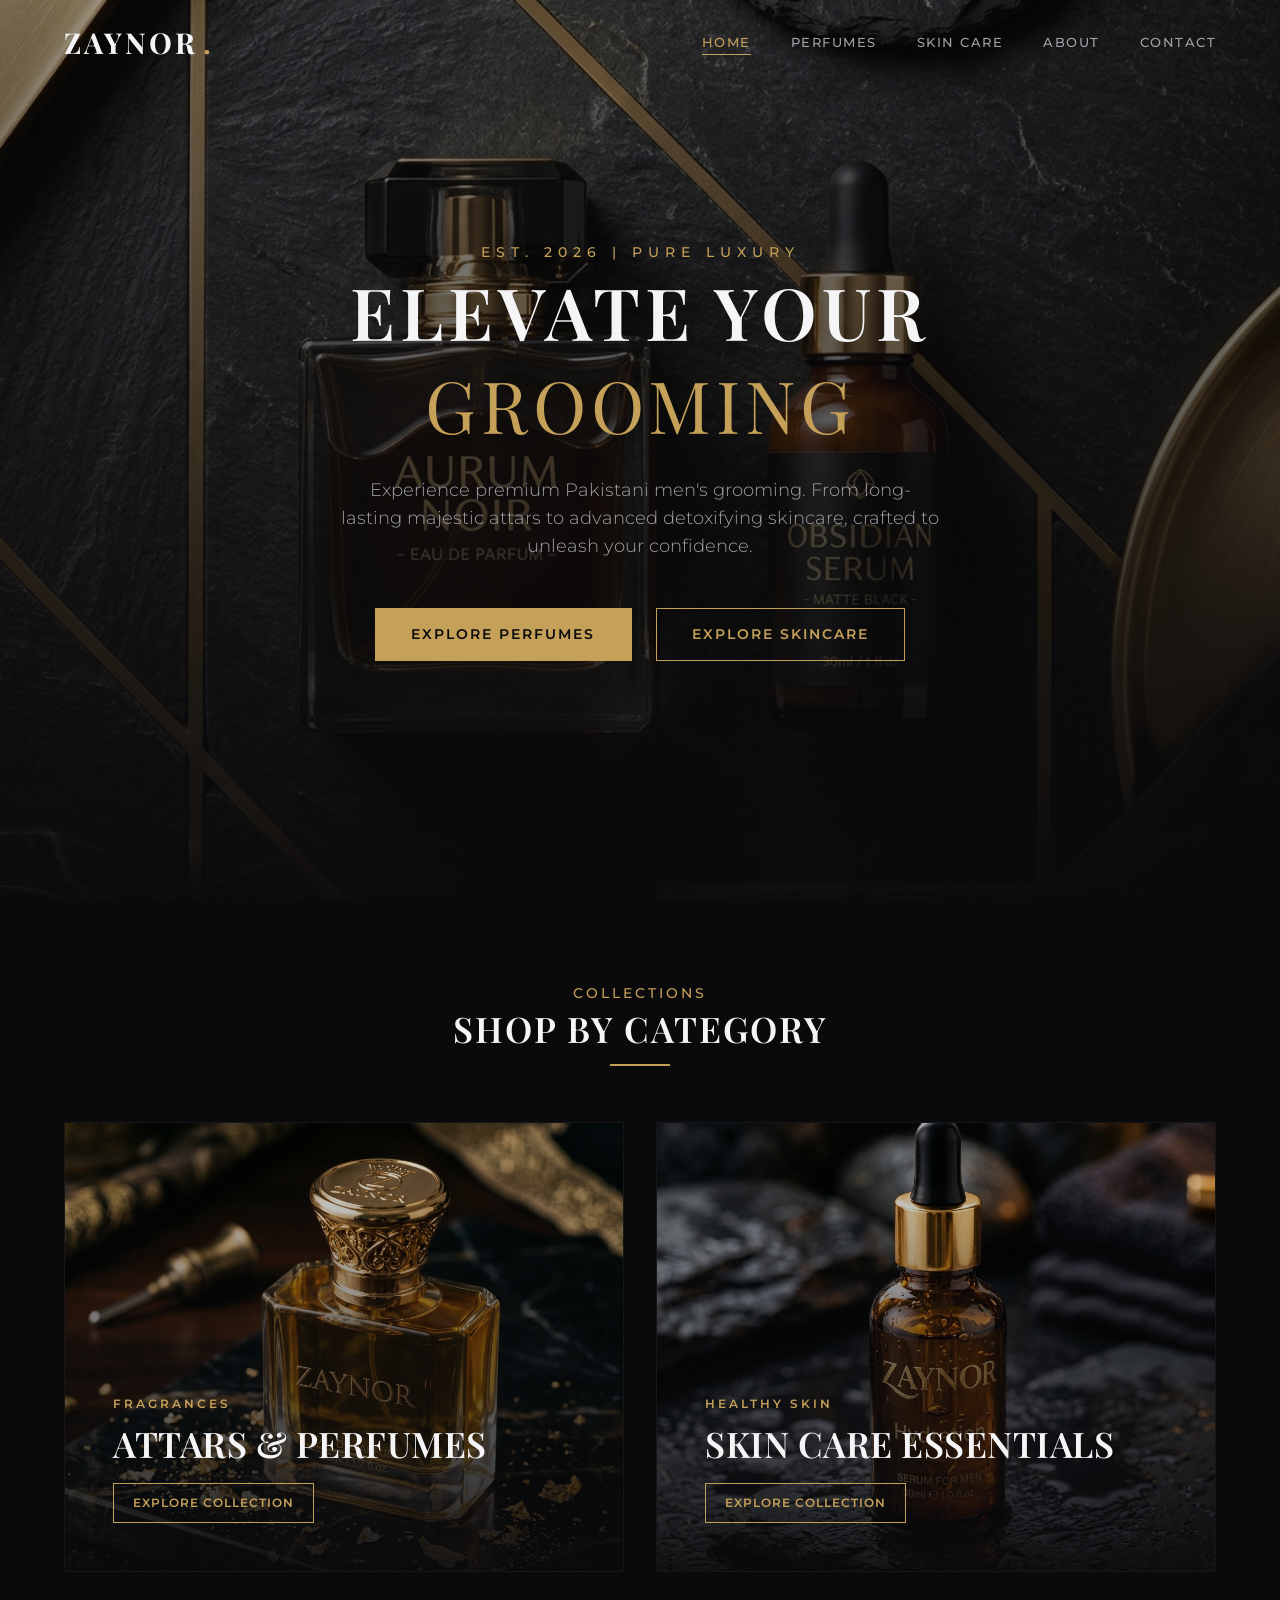
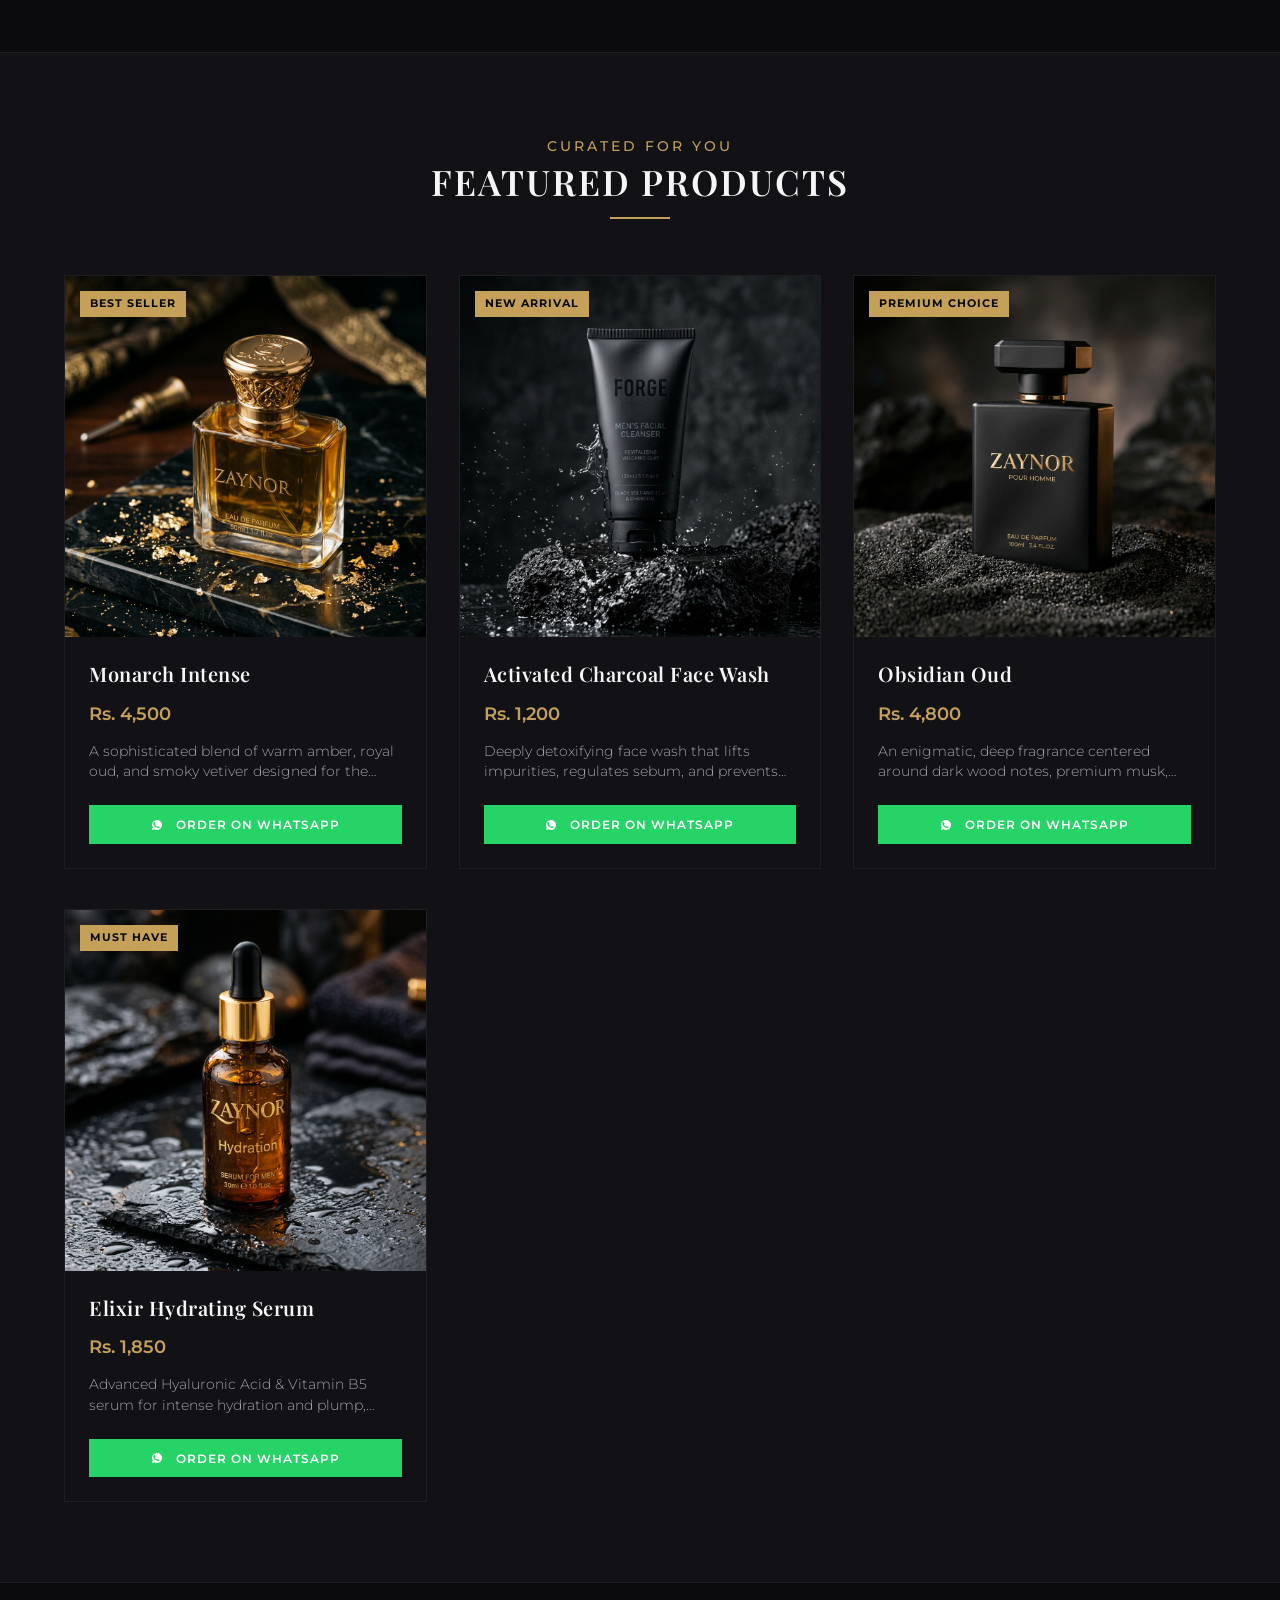
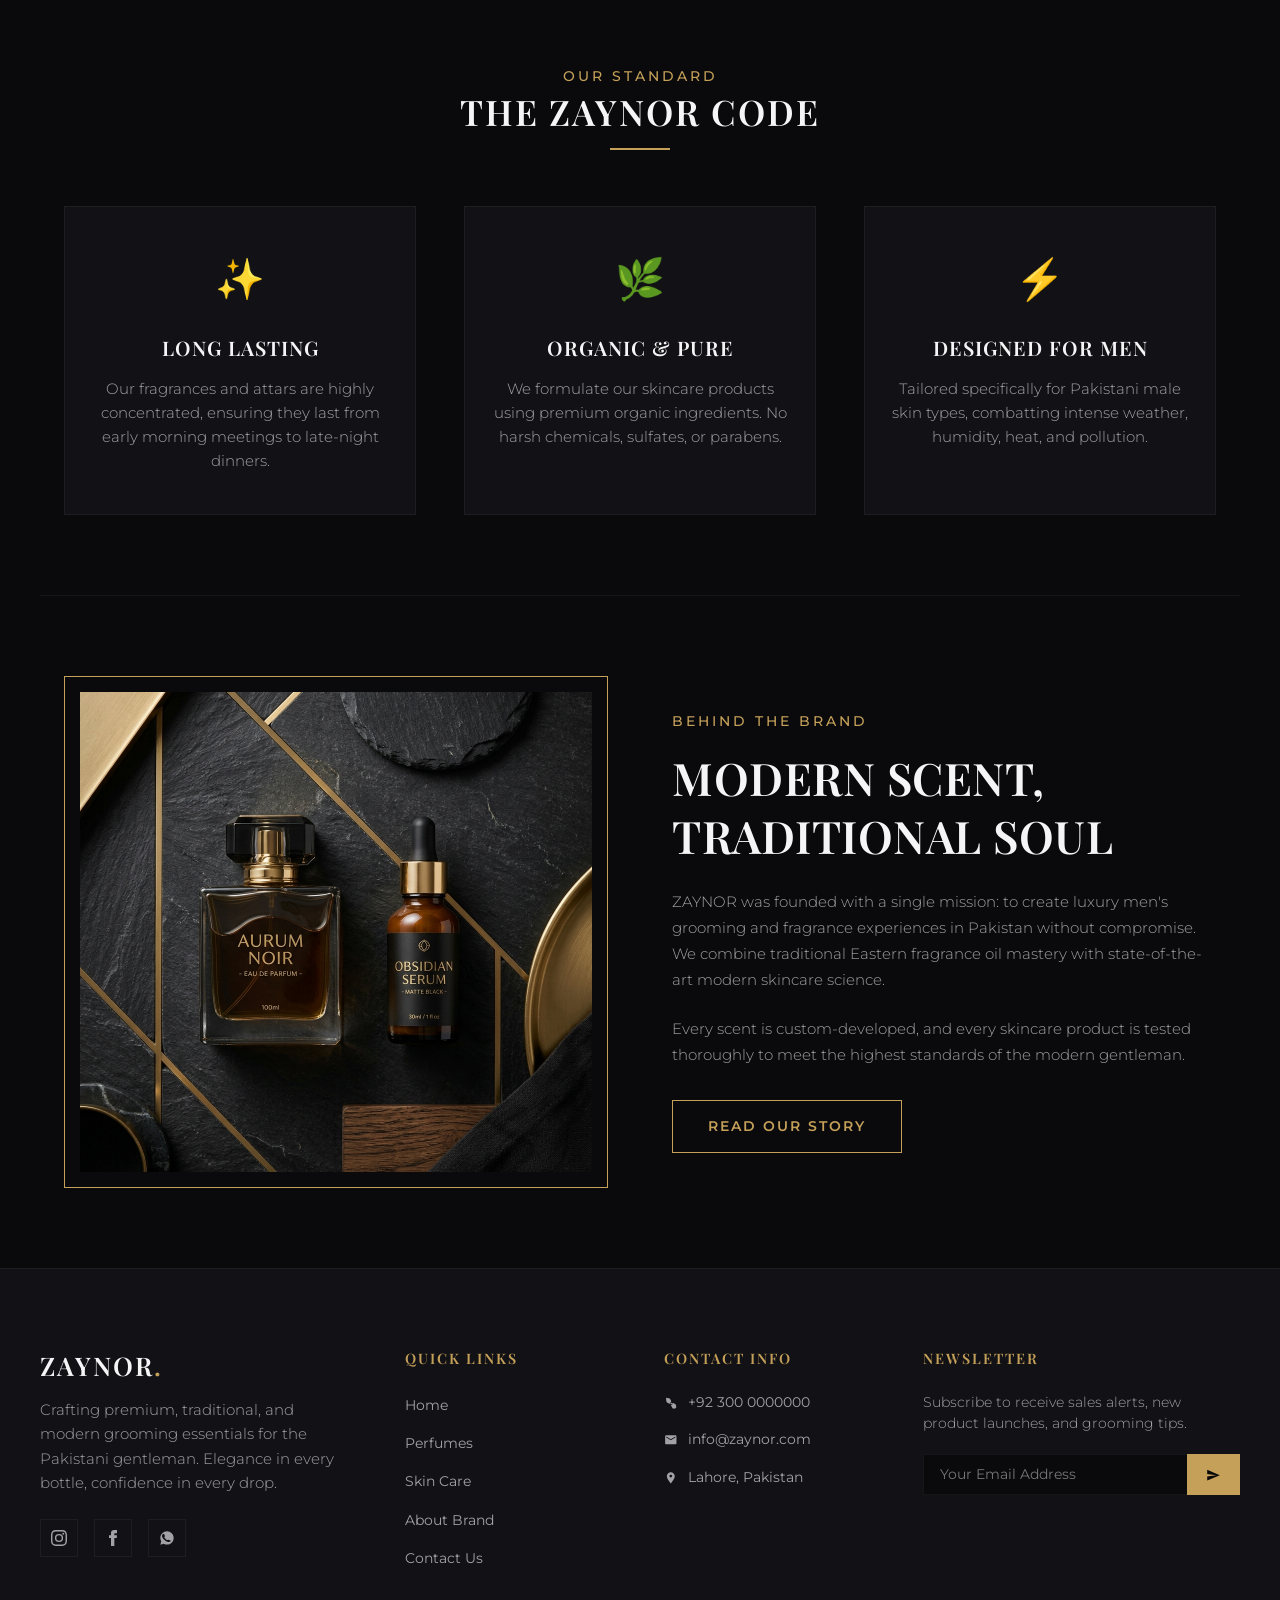
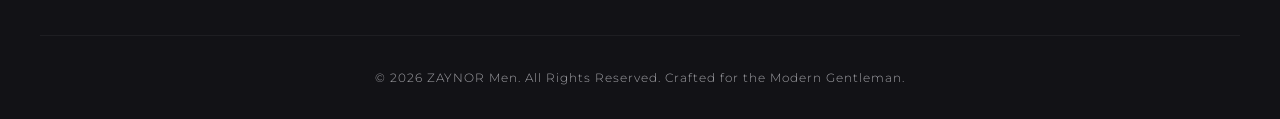
==== index.html @ b906ef0c "Update website" ====
<!DOCTYPE html>
<html lang="en">
<head>
    <meta charset="UTF-8">
    <meta name="viewport" content="width=device-width, initial-scale=1.0">
    <meta name="description" content="ZAYNOR - Premium Pakistani men's grooming brand offering long-lasting luxury perfumes, concentrated attars, and organic skin care products. Order directly on WhatsApp.">
    <title>ZAYNOR | Premium Men's Grooming & Luxury Fragrances</title>
    
    <!-- CSS Stylesheet -->
    <link rel="stylesheet" href="css/style.css">
</head>
<body>

    <!-- Header & Navigation -->
    <header class="header">
        <nav class="navbar" aria-label="Main Navigation">
            <a href="index.html" class="logo">
                ZAYNOR<span>.</span>
            </a>
            <button class="nav-toggle" aria-label="Toggle Navigation Menu" aria-expanded="false">
                <span></span>
                <span></span>
                <span></span>
            </button>
            <ul class="nav-menu">
                <li><a href="index.html" class="nav-link active">Home</a></li>
                <li><a href="perfumes.html" class="nav-link">Perfumes</a></li>
                <li><a href="skincare.html" class="nav-link">Skin Care</a></li>
                <li><a href="about.html" class="nav-link">About</a></li>
                <li><a href="contact.html" class="nav-link">Contact</a></li>
            </ul>
        </nav>
    </header>

    <!-- Hero Section -->
    <section class="hero" aria-label="Welcome Banner">
        <div class="hero-content">
            <span class="hero-subtitle">Est. 2026 | Pure Luxury</span>
            <h1 class="hero-title">Elevate Your <span>Grooming</span></h1>
            <p class="hero-description">Experience premium Pakistani men's grooming. From long-lasting majestic attars to advanced detoxifying skincare, crafted to unleash your confidence.</p>
            <div class="hero-ctas">
                <a href="perfumes.html" class="btn btn-primary">Explore Perfumes</a>
                <a href="skincare.html" class="btn btn-outline">Explore Skincare</a>
            </div>
        </div>
    </section>

    <!-- Shop by Category Section -->
    <section class="section" aria-labelledby="category-heading">
        <div class="section-title-container">
            <span class="section-subtitle">Collections</span>
            <h2 id="category-heading" class="section-title">Shop By Category</h2>
        </div>
        <div class="categories-grid">
            <a href="perfumes.html" class="category-card" aria-label="Shop Perfumes category">
                <div class="category-card-bg"></div>
                <div class="category-card-content">
                    <span class="category-tag">Fragrances</span>
                    <h3 class="category-card-title">Attars & Perfumes</h3>
                    <span class="btn btn-outline btn-small">Explore Collection</span>
                </div>
            </a>
            <a href="skincare.html" class="category-card" aria-label="Shop Skin Care category">
                <div class="category-card-bg"></div>
                <div class="category-card-content">
                    <span class="category-tag">Healthy Skin</span>
                    <h3 class="category-card-title">Skin Care Essentials</h3>
                    <span class="btn btn-outline btn-small">Explore Collection</span>
                </div>
            </a>
        </div>
    </section>

    <!-- Featured Products Section -->
    <section class="section" style="background-color: var(--bg-secondary); border-top: 1px solid var(--border-light); border-bottom: 1px solid var(--border-light); max-width: 100%;" aria-labelledby="featured-heading">
        <div style="max-width: 1200px; margin: 0 auto; padding: 0 1.5rem;">
            <div class="section-title-container">
                <span class="section-subtitle">Curated For You</span>
                <h2 id="featured-heading" class="section-title">Featured Products</h2>
            </div>
            <div id="featured-grid" class="product-grid">
                <!-- Products dynamically loaded by script.js -->
            </div>
        </div>
    </section>

    <!-- Brand Philosophy / Values -->
    <section class="section" aria-labelledby="values-heading">
        <div class="section-title-container">
            <span class="section-subtitle">Our Standard</span>
            <h2 id="values-heading" class="section-title">The ZAYNOR Code</h2>
        </div>
        <div class="features-grid">
            <div class="feature-item">
                <span class="feature-icon">&#10024;</span>
                <h3 class="feature-title">Long Lasting</h3>
                <p>Our fragrances and attars are highly concentrated, ensuring they last from early morning meetings to late-night dinners.</p>
            </div>
            <div class="feature-item">
                <span class="feature-icon">&#127807;</span>
                <h3 class="feature-title">Organic & Pure</h3>
                <p>We formulate our skincare products using premium organic ingredients. No harsh chemicals, sulfates, or parabens.</p>
            </div>
            <div class="feature-item">
                <span class="feature-icon">&#9889;</span>
                <h3 class="feature-title">Designed For Men</h3>
                <p>Tailored specifically for Pakistani male skin types, combatting intense weather, humidity, heat, and pollution.</p>
            </div>
        </div>
    </section>

    <!-- Brief About Banner -->
    <section class="section" style="border-top: 1px solid var(--border-light);" aria-labelledby="philosophy-heading">
        <div class="about-banner">
            <div class="about-image-container">
                <img src="images/hero-bg.png" alt="ZAYNOR brand elements" class="about-image" loading="lazy">
            </div>
            <div class="about-content">
                <span class="about-subtitle">Behind The Brand</span>
                <h2 id="philosophy-heading" class="about-title">Modern Scent, Traditional Soul</h2>
                <p class="about-text">ZAYNOR was founded with a single mission: to create luxury men's grooming and fragrance experiences in Pakistan without compromise. We combine traditional Eastern fragrance oil mastery with state-of-the-art modern skincare science.</p>
                <p class="about-text" style="margin-bottom: 2rem;">Every scent is custom-developed, and every skincare product is tested thoroughly to meet the highest standards of the modern gentleman.</p>
                <a href="about.html" class="btn btn-outline">Read Our Story</a>
            </div>
        </div>
    </section>

    <!-- Footer -->
    <footer class="footer">
        <div class="footer-container">
            <div class="footer-brand">
                <h3>ZAYNOR<span>.</span></h3>
                <p>Crafting premium, traditional, and modern grooming essentials for the Pakistani gentleman. Elegance in every bottle, confidence in every drop.</p>
                <div class="footer-socials">
                    <a href="#" aria-label="Instagram">
                        <svg class="icon" viewBox="0 0 24 24"><path d="M12 2.163c3.204 0 3.584.012 4.85.07 3.252.148 4.771 1.691 4.919 4.919.058 1.265.069 1.645.069 4.849 0 3.205-.012 3.584-.069 4.849-.149 3.225-1.664 4.771-4.919 4.919-1.266.058-1.644.07-4.85.07-3.204 0-3.584-.012-4.849-.07-3.26-.149-4.771-1.699-4.919-4.92-.058-1.265-.07-1.644-.07-4.849 0-3.204.013-3.583.07-4.849.149-3.227 1.664-4.771 4.919-4.919 1.266-.057 1.645-.069 4.849-.069zM12 0C8.741 0 8.333.014 7.053.072 2.695.272.273 2.69.073 7.051C.014 8.333 0 8.741 0 12c0 3.259.014 3.668.072 4.948.2 4.358 2.618 6.78 6.98 6.98 1.281.058 1.689.072 4.948.072 3.259 0 3.668-.014 4.948-.072 4.354-.2 6.782-2.618 6.979-6.98.059-1.28.073-1.689.073-4.948 0-3.259-.014-3.667-.072-4.947-.196-4.354-2.617-6.78-6.979-6.98C15.668.014 15.259 0 12 0zm0 5.838a6.162 6.162 0 100 12.324 6.162 6.162 0 000-12.324zM12 16a4 4 0 110-8 4 4 0 010 8zm6.406-11.845a1.44 1.44 0 100 2.881 1.44 1.44 0 000-2.881z"/></svg>
                    </a>
                    <a href="#" aria-label="Facebook">
                        <svg class="icon" viewBox="0 0 24 24"><path d="M9 8h-3v4h3v12h5v-12h3.642l.358-4h-4v-1.667c0-.955.192-1.333 1.115-1.333h2.885v-5h-3.808c-3.596 0-5.192 1.583-5.192 4.615v3.385z"/></svg>
                    </a>
                    <a href="https://wa.me/923000000000" target="_blank" aria-label="WhatsApp">
                        <svg class="icon" viewBox="0 0 24 24"><path d="M12.012 2c-5.506 0-9.989 4.478-9.99 9.984a9.96 9.96 0 001.333 4.993L2 22l5.13-1.347a9.96 9.96 0 004.887 1.28h.005c5.505 0 9.988-4.478 9.989-9.985 0-2.67-1.037-5.18-2.92-7.065A9.925 9.925 0 0012.012 2zm5.836 14.166c-.32.902-1.854 1.764-2.556 1.87-.62.093-1.428.167-3.953-.878-3.23-1.336-5.307-4.636-5.468-4.85-.162-.216-1.309-1.742-1.309-3.324 0-1.583.826-2.36 1.118-2.667.29-.307.64-.384.85-.384.214 0 .429.002.617.01.196.009.46-.073.722.56.268.647.915 2.233.996 2.395.08.162.133.35.026.565-.107.214-.16.347-.32.532-.162.185-.34.409-.485.55-.16.155-.328.324-.143.642.185.318.824 1.354 1.766 2.195 1.21 1.08 2.227 1.414 2.549 1.575.322.161.51.134.7-.082.19-.217.825-.96.105-1.285-.246-.108-.396-.188-1.578-.667-.322-.132-.538-.066-.7.13-.16.195-.627.785-.77 0-.142-.785-.286-1.547-.63-.162-.317-.324-.633-.143-.951z"/></svg>
                    </a>
                </div>
            </div>
            <div class="footer-links">
                <h4>Quick Links</h4>
                <ul>
                    <li><a href="index.html">Home</a></li>
                    <li><a href="perfumes.html">Perfumes</a></li>
                    <li><a href="skincare.html">Skin Care</a></li>
                    <li><a href="about.html">About Brand</a></li>
                    <li><a href="contact.html">Contact Us</a></li>
                </ul>
            </div>
            <div class="footer-contact">
                <h4>Contact Info</h4>
                <ul>
                    <li>
                        <svg class="icon" viewBox="0 0 24 24"><path d="M20 22.622l-3.521-.51c-.696-.11-1.31-.5-1.67-1.12l-1.92-3.32c-.52-.89-.17-2.03.77-2.48l1.43-.68c-.69-1.48-1.78-2.57-3.26-3.26l-.68 1.43c-.45.94-1.59 1.29-2.48.77l-3.32-1.92c-.62-.36-1.01-.97-1.12-1.67l-.51-3.52C3.12 4.14 4.14 3.12 5.38 3.32l3.52.51c.69.11 1.31.5 1.67 1.12l1.92 3.32c.52.89.17 2.03-.77 2.48l-1.43.68c.69 1.48 1.78 2.57 3.26 3.26l.68-1.43c.45-.94 1.59-1.29 2.48-.77l3.32 1.92c.62.36 1.01.97 1.12 1.67l.51 3.52c.2 1.24-.82 2.26-2.06 2.06z"/></svg>
                        <a href="https://wa.me/923000000000" target="_blank">+92 300 0000000</a>
                    </li>
                    <li>
                        <svg class="icon" viewBox="0 0 24 24"><path d="M20 4H4c-1.1 0-1.99.9-1.99 2L2 18c0 1.1.9 2 2 2h16c1.1 0 2-.9 2-2V6c0-1.1-.9-2-2-2zm0 4l-8 5-8-5V6l8 5 8-5v2z"/></svg>
                        <a href="mailto:info@zaynor.com">info@zaynor.com</a>
                    </li>
                    <li>
                        <svg class="icon" viewBox="0 0 24 24"><path d="M12 2C8.13 2 5 5.13 5 9c0 5.25 7 13 7 13s7-7.75 7-13c0-3.87-3.13-7-7-7zm0 9.5c-1.38 0-2.5-1.12-2.5-2.5s1.12-2.5 2.5-2.5 2.5 1.12 2.5 2.5-1.12 2.5-2.5 2.5z"/></svg>
                        <span>Lahore, Pakistan</span>
                    </li>
                </ul>
            </div>
            <div class="footer-newsletter">
                <h4>Newsletter</h4>
                <p>Subscribe to receive sales alerts, new product launches, and grooming tips.</p>
                <form class="newsletter-form">
                    <input type="email" class="newsletter-input" placeholder="Your Email Address" required aria-label="Email address for newsletter">
                    <button type="submit" class="newsletter-btn" aria-label="Subscribe">
                        <svg class="icon" viewBox="0 0 24 24"><path d="M2.01 21L23 12 2.01 3 2 10l15 2-15 2z"/></svg>
                    </button>
                </form>
            </div>
        </div>
        <div class="footer-bottom">
            <p>&copy; 2026 ZAYNOR Men. All Rights Reserved. Crafted for the Modern Gentleman.</p>
        </div>
    </footer>

    <!-- Product Detail Modal (Shared across grids) -->
    <div id="product-modal" class="modal" role="dialog" aria-modal="true">
        <div class="modal-backdrop"></div>
        <div class="modal-container">
            <button class="modal-close" aria-label="Close modal">&times;</button>
            <div class="modal-content">
                <div class="modal-gallery">
                    <img src="" alt="" class="modal-image">
                </div>
                <div class="modal-info">
                    <span class="modal-category">Category</span>
                    <h2 class="modal-title">Product Name</h2>
                    <div class="modal-price">Rs. 0</div>
                    <p class="modal-description">Detailed product description goes here.</p>
                    
                    <div class="modal-spec-grid">
                        <!-- Dynamic Specs -->
                    </div>
                    
                    <a href="#" target="_blank" class="btn btn-whatsapp modal-order-btn">
                        <svg class="icon" viewBox="0 0 24 24" style="margin-right: 8px;">
                            <path d="M12.012 2c-5.506 0-9.989 4.478-9.99 9.984a9.96 9.96 0 001.333 4.993L2 22l5.13-1.347a9.96 9.96 0 004.887 1.28h.005c5.505 0 9.988-4.478 9.989-9.985 0-2.67-1.037-5.18-2.92-7.065A9.925 9.925 0 0012.012 2zm5.836 14.166c-.32.902-1.854 1.764-2.556 1.87-.62.093-1.428.167-3.953-.878-3.23-1.336-5.307-4.636-5.468-4.85-.162-.216-1.309-1.742-1.309-3.324 0-1.583.826-2.36 1.118-2.667.29-.307.64-.384.85-.384.214 0 .429.002.617.01.196.009.46-.073.722.56.268.647.915 2.233.996 2.395.08.162.133.35.026.565-.107.214-.16.347-.32.532-.162.185-.34.409-.485.55-.16.155-.328.324-.143.642.185.318.824 1.354 1.766 2.195 1.21 1.08 2.227 1.414 2.549 1.575.322.161.51.134.7-.082.19-.217.825-.96.105-1.285-.246-.108-.396-.188-1.578-.667-.322-.132-.538-.066-.7.13-.16.195-.627.785-.77 0-.142-.785-.286-1.547-.63-.162-.317-.324-.633-.143-.951z"/>
                        </svg>
                        Order on WhatsApp
                    </a>
                </div>
            </div>
        </div>
    </div>

    <!-- JS Script -->
    <script src="js/script.js"></script>
</body>
</html>
---- css/style.css ----
/* ==========================================================================
   ZAYNOR - Premium Men's Grooming Brand
   Custom CSS Stylesheet
   ========================================================================== */

/* Import Google Fonts */
@import url('https://fonts.googleapis.com/css2?family=Montserrat:wght@300;400;500;600;700&family=Playfair+Display:ital,wght@0,400;0,600;0,700;1,400&display=swap');

/* CSS Variables for design tokens */
:root {
    --bg-primary: #0a0a0c;
    --bg-secondary: #121216;
    --bg-tertiary: #1b1b22;
    --bg-overlay: rgba(10, 10, 12, 0.85);
    
    --gold-primary: #c5a059;
    --gold-accent: #e5c483;
    --gold-dark: #8c6b30;
    --gold-muted: rgba(197, 160, 89, 0.15);
    
    --text-primary: #f5f5f7;
    --text-secondary: #a1a1a6;
    --text-dark: #0a0a0c;
    
    --border-color: rgba(197, 160, 89, 0.15);
    --border-light: rgba(255, 255, 255, 0.05);
    
    --font-heading: 'Playfair Display', serif;
    --font-body: 'Montserrat', sans-serif;
    
    --transition-fast: 0.25s cubic-bezier(0.4, 0, 0.2, 1);
    --transition-normal: 0.4s cubic-bezier(0.4, 0, 0.2, 1);
    
    --shadow-premium: 0 15px 35px rgba(0, 0, 0, 0.5);
    --shadow-gold: 0 10px 25px rgba(197, 160, 89, 0.15);
}

/* ==========================================================================
   Reset & Base Styles
   ========================================================================== */
*, *::before, *::after {
    box-sizing: border-box;
    margin: 0;
    padding: 0;
}

html {
    scroll-behavior: smooth;
    font-size: 16px;
}

body {
    background-color: var(--bg-primary);
    color: var(--text-primary);
    font-family: var(--font-body);
    font-weight: 400;
    line-height: 1.6;
    overflow-x: hidden;
}

/* Custom Scrollbar */
::-webkit-scrollbar {
    width: 8px;
}
::-webkit-scrollbar-track {
    background: var(--bg-primary);
}
::-webkit-scrollbar-thumb {
    background: var(--gold-dark);
    border-radius: 4px;
}
::-webkit-scrollbar-thumb:hover {
    background: var(--gold-primary);
}

/* Typography & Titles */
h1, h2, h3, h4, h5, h6 {
    font-family: var(--font-heading);
    font-weight: 600;
    line-height: 1.3;
    letter-spacing: 0.5px;
}

h1 { font-size: 3rem; }
h2 { font-size: 2.2rem; }
h3 { font-size: 1.6rem; }

p {
    font-size: 0.95rem;
    font-weight: 300;
    color: var(--text-secondary);
}

a {
    color: inherit;
    text-decoration: none;
    transition: var(--transition-fast);
}

ul {
    list-style: none;
}

img {
    max-width: 100%;
    height: auto;
    display: block;
}

/* Section Wrapper */
.section {
    padding: 5rem 1.5rem;
    max-width: 1200px;
    margin: 0 auto;
}

.section-title-container {
    text-align: center;
    margin-bottom: 3.5rem;
    position: relative;
}

.section-title {
    font-size: 2.2rem;
    margin-bottom: 0.5rem;
    text-transform: uppercase;
    letter-spacing: 2px;
}

.section-title-container::after {
    content: '';
    display: block;
    width: 60px;
    height: 2px;
    background: var(--gold-primary);
    margin: 0.8rem auto 0;
}

.section-subtitle {
    color: var(--gold-primary);
    font-family: var(--font-body);
    font-weight: 500;
    font-size: 0.85rem;
    letter-spacing: 3px;
    text-transform: uppercase;
}

/* ==========================================================================
   Button Styles
   ========================================================================== */
.btn {
    display: inline-flex;
    align-items: center;
    justify-content: center;
    padding: 0.9rem 2.2rem;
    font-family: var(--font-body);
    font-size: 0.85rem;
    font-weight: 600;
    letter-spacing: 2px;
    text-transform: uppercase;
    border: 1px solid transparent;
    cursor: pointer;
    transition: var(--transition-normal);
    position: relative;
    overflow: hidden;
    gap: 8px;
}

.btn-primary {
    background-color: var(--gold-primary);
    color: var(--text-dark);
}

.btn-primary:hover {
    background-color: var(--gold-accent);
    box-shadow: var(--shadow-gold);
    transform: translateY(-2px);
}

.btn-outline {
    background-color: transparent;
    border-color: var(--gold-primary);
    color: var(--gold-primary);
}

.btn-outline:hover {
    background-color: var(--gold-primary);
    color: var(--text-dark);
    transform: translateY(-2px);
}

.btn-whatsapp {
    background-color: #25d366;
    color: #fff;
    border: none;
    font-size: 0.85rem;
    font-weight: 600;
    letter-spacing: 1px;
}

.btn-whatsapp:hover {
    background-color: #20ba5a;
    box-shadow: 0 10px 20px rgba(37, 211, 102, 0.2);
    transform: translateY(-2px);
}

.btn-small {
    padding: 0.6rem 1.2rem;
    font-size: 0.75rem;
    letter-spacing: 1px;
}

.btn-full {
    width: 100%;
}

/* ==========================================================================
   Navbar & Navigation
   ========================================================================== */
.header {
    position: fixed;
    top: 0;
    left: 0;
    width: 100%;
    z-index: 1000;
    transition: var(--transition-normal);
    border-bottom: 1px solid transparent;
}

.header-scrolled {
    background-color: rgba(10, 10, 12, 0.95);
    backdrop-filter: blur(10px);
    border-bottom: 1px solid var(--border-light);
    box-shadow: 0 5px 25px rgba(0,0,0,0.4);
}

.navbar {
    display: flex;
    align-items: center;
    justify-content: space-between;
    padding: 1.2rem 1.5rem;
    max-width: 1200px;
    margin: 0 auto;
    width: 100%;
    transition: var(--transition-normal);
}

.header-scrolled .navbar {
    padding: 0.8rem 1.5rem;
}

.logo {
    font-family: var(--font-heading);
    font-size: 1.8rem;
    font-weight: 700;
    letter-spacing: 3px;
    color: var(--text-primary);
    display: flex;
    align-items: center;
    gap: 5px;
}

.logo span {
    color: var(--gold-primary);
}

.nav-menu {
    display: flex;
    align-items: center;
    gap: 2.5rem;
}

.nav-link {
    font-family: var(--font-body);
    font-size: 0.8rem;
    font-weight: 500;
    text-transform: uppercase;
    letter-spacing: 1.5px;
    color: var(--text-secondary);
    position: relative;
    padding: 5px 0;
}

.nav-link:hover, .nav-link.active {
    color: var(--gold-primary);
}

.nav-link::after {
    content: '';
    position: absolute;
    bottom: 0;
    left: 0;
    width: 0;
    height: 1px;
    background-color: var(--gold-primary);
    transition: var(--transition-fast);
}

.nav-link:hover::after, .nav-link.active::after {
    width: 100%;
}

.nav-toggle {
    display: none;
    background: none;
    border: none;
    cursor: pointer;
    padding: 5px;
}

.nav-toggle span {
    display: block;
    width: 25px;
    height: 2px;
    background-color: var(--text-primary);
    margin: 5px 0;
    transition: var(--transition-fast);
}

/* Open Mobile Menu State */
.nav-toggle.open span:nth-child(1) {
    transform: rotate(45deg) translate(5px, 5px);
}
.nav-toggle.open span:nth-child(2) {
    opacity: 0;
}
.nav-toggle.open span:nth-child(3) {
    transform: rotate(-45deg) translate(6px, -6px);
}

@media (max-width: 768px) {
    .nav-toggle {
        display: block;
    }
    
    .nav-menu {
        position: fixed;
        top: 0;
        right: -100%;
        height: 100vh;
        width: 75%;
        max-width: 320px;
        background-color: var(--bg-secondary);
        flex-direction: column;
        justify-content: center;
        gap: 2.5rem;
        box-shadow: -10px 0 30px rgba(0,0,0,0.5);
        transition: var(--transition-normal);
        z-index: 999;
    }
    
    .nav-menu.open {
        right: 0;
    }
}

/* ==========================================================================
   Hero Section (Home)
   ========================================================================== */
.hero {
    height: 100vh;
    min-height: 600px;
    position: relative;
    display: flex;
    align-items: center;
    justify-content: center;
    text-align: center;
    background: linear-gradient(to bottom, rgba(10, 10, 12, 0.4), rgba(10, 10, 12, 0.95)), url('../images/hero-bg.png') no-repeat center center/cover;
    padding: 0 1.5rem;
}

.hero-content {
    max-width: 800px;
    opacity: 0;
    transform: translateY(30px);
    animation: fadeInUp 1.2s forwards 0.3s;
}

.hero-subtitle {
    font-size: 0.9rem;
    font-weight: 500;
    color: var(--gold-primary);
    text-transform: uppercase;
    letter-spacing: 6px;
    margin-bottom: 1.5rem;
}

.hero-title {
    font-size: 4.5rem;
    letter-spacing: 5px;
    margin-bottom: 1.5rem;
    text-transform: uppercase;
}

.hero-title span {
    color: var(--gold-primary);
    font-weight: 300;
}

.hero-description {
    font-size: 1.1rem;
    max-width: 600px;
    margin: 0 auto 3rem;
    color: var(--text-secondary);
    font-weight: 300;
}

.hero-ctas {
    display: flex;
    justify-content: center;
    gap: 1.5rem;
    flex-wrap: wrap;
}

@media (max-width: 768px) {
    .hero-title {
        font-size: 3rem;
    }
    .hero-subtitle {
        font-size: 0.8rem;
        letter-spacing: 4px;
    }
}

/* Animations */
@keyframes fadeInUp {
    to {
        opacity: 1;
        transform: translateY(0);
    }
}

/* ==========================================================================
   Category Cards
   ========================================================================== */
.categories-grid {
    display: grid;
    grid-template-columns: repeat(2, 1fr);
    gap: 2rem;
}

.category-card {
    height: 450px;
    position: relative;
    overflow: hidden;
    border: 1px solid var(--border-light);
    display: flex;
    align-items: flex-end;
    padding: 3rem;
    transition: var(--transition-normal);
}

.category-card-bg {
    position: absolute;
    top: 0;
    left: 0;
    width: 100%;
    height: 100%;
    z-index: 1;
    transition: var(--transition-normal);
}

.category-card:nth-child(1) .category-card-bg {
    background: linear-gradient(to top, rgba(10, 10, 12, 0.95), rgba(10, 10, 12, 0.1)), url('../images/perfumes/monarch.png') no-repeat center center/cover;
}

.category-card:nth-child(2) .category-card-bg {
    background: linear-gradient(to top, rgba(10, 10, 12, 0.95), rgba(10, 10, 12, 0.1)), url('../images/skincare/serum.png') no-repeat center center/cover;
}

.category-card-content {
    position: relative;
    z-index: 2;
    width: 100%;
}

.category-tag {
    color: var(--gold-primary);
    font-size: 0.75rem;
    text-transform: uppercase;
    letter-spacing: 3px;
    font-weight: 600;
    margin-bottom: 0.5rem;
    display: block;
}

.category-card-title {
    font-size: 2.2rem;
    margin-bottom: 1rem;
    text-transform: uppercase;
}

.category-card:hover {
    border-color: var(--gold-primary);
    box-shadow: var(--shadow-gold);
}

.category-card:hover .category-card-bg {
    transform: scale(1.05);
}

@media (max-width: 768px) {
    .categories-grid {
        grid-template-columns: 1fr;
    }
    .category-card {
        height: 350px;
        padding: 2rem;
    }
    .category-card-title {
        font-size: 1.8rem;
    }
}

/* ==========================================================================
   Product Showcase / Card Styles
   ========================================================================== */
.product-grid {
    display: grid;
    grid-template-columns: repeat(auto-fill, minmax(280px, 1fr));
    gap: 2.5rem 2rem;
}

.product-card {
    background-color: var(--bg-secondary);
    border: 1px solid var(--border-light);
    transition: var(--transition-normal);
    display: flex;
    flex-direction: column;
    height: 100%;
    position: relative;
}

.product-image-container {
    position: relative;
    padding-top: 100%; /* 1:1 Aspect Ratio */
    background-color: #000;
    overflow: hidden;
    cursor: pointer;
}

.product-image {
    position: absolute;
    top: 0;
    left: 0;
    width: 100%;
    height: 100%;
    object-fit: cover;
    transition: var(--transition-normal);
}

.product-card:hover .product-image {
    transform: scale(1.05);
}

.product-badge {
    position: absolute;
    top: 15px;
    left: 15px;
    background-color: var(--gold-primary);
    color: var(--text-dark);
    font-size: 0.7rem;
    font-weight: 700;
    text-transform: uppercase;
    letter-spacing: 1px;
    padding: 4px 10px;
    z-index: 10;
}

.product-quickview {
    position: absolute;
    bottom: -50px;
    left: 0;
    width: 100%;
    background-color: rgba(10, 10, 12, 0.9);
    color: var(--gold-primary);
    text-align: center;
    padding: 0.8rem;
    font-size: 0.75rem;
    font-weight: 600;
    letter-spacing: 1.5px;
    text-transform: uppercase;
    transition: var(--transition-fast);
    backdrop-filter: blur(5px);
    z-index: 10;
}

.product-image-container:hover .product-quickview {
    bottom: 0;
}

.product-details {
    padding: 1.5rem;
    display: flex;
    flex-direction: column;
    flex-grow: 1;
}

.product-meta {
    display: flex;
    justify-content: space-between;
    align-items: baseline;
    margin-bottom: 0.8rem;
}

.product-title {
    font-size: 1.25rem;
    color: var(--text-primary);
    margin-bottom: 0.8rem;
}

.product-price {
    font-family: var(--font-body);
    font-weight: 600;
    font-size: 1.1rem;
    color: var(--gold-primary);
}

.product-description {
    font-size: 0.85rem;
    line-height: 1.5;
    margin-bottom: 1.5rem;
    color: var(--text-secondary);
    display: -webkit-box;
    -webkit-line-clamp: 2;
    -webkit-box-orient: vertical;
    overflow: hidden;
}

.product-actions {
    margin-top: auto;
}

.product-card:hover {
    border-color: var(--gold-primary);
    transform: translateY(-5px);
    box-shadow: var(--shadow-gold);
}

/* ==========================================================================
   Brand Story Section (Home / About)
   ========================================================================== */
.about-banner {
    display: grid;
    grid-template-columns: 1fr 1fr;
    gap: 4rem;
    align-items: center;
}

.about-image-container {
    position: relative;
    border: 1px solid var(--gold-primary);
    padding: 15px;
}

.about-image {
    width: 100%;
    height: 480px;
    object-fit: cover;
}

.about-subtitle {
    color: var(--gold-primary);
    font-size: 0.85rem;
    text-transform: uppercase;
    letter-spacing: 3px;
    font-weight: 500;
    margin-bottom: 1rem;
    display: block;
}

.about-title {
    font-size: 2.8rem;
    margin-bottom: 1.5rem;
    text-transform: uppercase;
}

.about-text {
    margin-bottom: 1.5rem;
    line-height: 1.7;
}

@media (max-width: 768px) {
    .about-banner {
        grid-template-columns: 1fr;
        gap: 2.5rem;
    }
    .about-image {
        height: 300px;
    }
    .about-title {
        font-size: 2rem;
    }
}

/* ==========================================================================
   Brand Features Section
   ========================================================================== */
.features-grid {
    display: grid;
    grid-template-columns: repeat(3, 1fr);
    gap: 3rem;
    text-align: center;
}

.feature-item {
    padding: 2.5rem 1.5rem;
    background-color: var(--bg-secondary);
    border: 1px solid var(--border-light);
    transition: var(--transition-normal);
}

.feature-icon {
    font-size: 2.5rem;
    color: var(--gold-primary);
    margin-bottom: 1.5rem;
    display: inline-block;
}

.feature-title {
    font-size: 1.25rem;
    text-transform: uppercase;
    letter-spacing: 1px;
    margin-bottom: 1rem;
}

.feature-item:hover {
    border-color: var(--gold-primary);
    transform: translateY(-5px);
    box-shadow: var(--shadow-gold);
}

@media (max-width: 768px) {
    .features-grid {
        grid-template-columns: 1fr;
        gap: 1.5rem;
    }
}

/* ==========================================================================
   Contact Page Elements
   ========================================================================== */
.contact-container {
    display: grid;
    grid-template-columns: 1fr 1.2fr;
    gap: 4rem;
}

.contact-info {
    display: flex;
    flex-direction: column;
    gap: 2.5rem;
}

.contact-info-block {
    display: flex;
    gap: 1.5rem;
    align-items: flex-start;
}

.contact-info-icon {
    font-size: 1.5rem;
    color: var(--gold-primary);
    padding: 10px;
    border: 1px solid var(--gold-primary);
    line-height: 1;
}

.contact-info-title {
    font-size: 1.1rem;
    text-transform: uppercase;
    letter-spacing: 1px;
    margin-bottom: 0.3rem;
}

.contact-info-details a:hover {
    color: var(--gold-primary);
}

.contact-form {
    background-color: var(--bg-secondary);
    padding: 3rem;
    border: 1px solid var(--border-light);
}

.form-group {
    margin-bottom: 1.8rem;
}

.form-label {
    display: block;
    font-size: 0.75rem;
    text-transform: uppercase;
    letter-spacing: 1px;
    color: var(--gold-primary);
    margin-bottom: 0.6rem;
    font-weight: 500;
}

.form-control {
    width: 100%;
    background-color: var(--bg-primary);
    border: 1px solid var(--border-light);
    color: var(--text-primary);
    padding: 0.8rem 1.2rem;
    font-family: var(--font-body);
    font-size: 0.9rem;
    transition: var(--transition-fast);
}

.form-control:focus {
    outline: none;
    border-color: var(--gold-primary);
}

textarea.form-control {
    resize: vertical;
    min-height: 120px;
}

@media (max-width: 768px) {
    .contact-container {
        grid-template-columns: 1fr;
        gap: 3rem;
    }
    .contact-form {
        padding: 2rem 1.5rem;
    }
}

/* ==========================================================================
   Product Detail Modal
   ========================================================================== */
.modal {
    position: fixed;
    top: 0;
    left: 0;
    width: 100%;
    height: 100%;
    z-index: 2000;
    display: none; /* Controlled via JS */
    align-items: center;
    justify-content: center;
    padding: 1.5rem;
}

.modal-backdrop {
    position: absolute;
    top: 0;
    left: 0;
    width: 100%;
    height: 100%;
    background-color: var(--bg-overlay);
    backdrop-filter: blur(8px);
}

.modal-container {
    position: relative;
    background-color: var(--bg-secondary);
    border: 1px solid var(--gold-primary);
    max-width: 900px;
    width: 100%;
    max-height: 90vh;
    overflow-y: auto;
    z-index: 10;
    box-shadow: 0 25px 50px rgba(0,0,0,0.8), var(--shadow-gold);
    transform: translateY(30px);
    opacity: 0;
    transition: var(--transition-normal);
}

.modal.open .modal-container {
    transform: translateY(0);
    opacity: 1;
}

.modal-close {
    position: absolute;
    top: 20px;
    right: 20px;
    background: none;
    border: none;
    font-size: 1.8rem;
    color: var(--text-secondary);
    cursor: pointer;
    transition: var(--transition-fast);
    z-index: 15;
}

.modal-close:hover {
    color: var(--gold-primary);
    transform: rotate(90deg);
}

.modal-content {
    display: grid;
    grid-template-columns: 1fr 1fr;
    gap: 3rem;
    padding: 3rem;
}

.modal-gallery {
    position: relative;
}

.modal-gallery img {
    width: 100%;
    height: 400px;
    object-fit: cover;
    border: 1px solid var(--border-light);
}

.modal-info {
    display: flex;
    flex-direction: column;
}

.modal-title {
    font-size: 2.2rem;
    margin-bottom: 0.5rem;
    text-transform: uppercase;
}

.modal-category {
    font-size: 0.75rem;
    text-transform: uppercase;
    color: var(--gold-primary);
    letter-spacing: 2px;
    margin-bottom: 1.2rem;
}

.modal-price {
    font-size: 1.5rem;
    font-weight: 600;
    color: var(--gold-primary);
    margin-bottom: 1.5rem;
    padding-bottom: 1.5rem;
    border-bottom: 1px solid var(--border-light);
}

.modal-description {
    font-size: 0.9rem;
    color: var(--text-secondary);
    margin-bottom: 2rem;
    line-height: 1.7;
}

.modal-spec-grid {
    display: grid;
    grid-template-columns: 1fr 1fr;
    gap: 1.2rem;
    margin-bottom: 2.5rem;
}

.modal-spec-item {
    font-size: 0.8rem;
}

.modal-spec-label {
    color: var(--gold-primary);
    text-transform: uppercase;
    font-size: 0.7rem;
    font-weight: 600;
    margin-bottom: 0.2rem;
}

.modal-spec-value {
    color: var(--text-primary);
}

@media (max-width: 768px) {
    .modal-content {
        grid-template-columns: 1fr;
        gap: 2rem;
        padding: 2rem;
    }
    .modal-gallery img {
        height: 280px;
    }
    .modal-title {
        font-size: 1.8rem;
    }
}

/* ==========================================================================
   Footer Section
   ========================================================================== */
.footer {
    background-color: var(--bg-secondary);
    border-top: 1px solid var(--border-light);
    padding: 5rem 1.5rem 2rem;
}

.footer-container {
    max-width: 1200px;
    margin: 0 auto;
    display: grid;
    grid-template-columns: 1.5fr 1fr 1fr 1.5fr;
    gap: 3rem;
    margin-bottom: 4rem;
}

.footer-brand h3 {
    font-size: 1.6rem;
    margin-bottom: 1rem;
    letter-spacing: 2px;
}

.footer-brand h3 span {
    color: var(--gold-primary);
}

.footer-brand p {
    margin-bottom: 1.5rem;
}

.footer-socials {
    display: flex;
    gap: 1rem;
}

.footer-socials a {
    display: flex;
    align-items: center;
    justify-content: center;
    width: 38px;
    height: 38px;
    border: 1px solid var(--border-light);
    color: var(--text-secondary);
    font-size: 1rem;
    transition: var(--transition-fast);
}

.footer-socials a:hover {
    color: var(--gold-primary);
    border-color: var(--gold-primary);
    box-shadow: var(--shadow-gold);
    transform: translateY(-3px);
}

.footer-links h4, .footer-contact h4, .footer-newsletter h4 {
    font-size: 0.9rem;
    text-transform: uppercase;
    letter-spacing: 2px;
    margin-bottom: 1.5rem;
    color: var(--gold-primary);
}

.footer-links ul {
    display: flex;
    flex-direction: column;
    gap: 0.8rem;
}

.footer-links a {
    font-size: 0.85rem;
    color: var(--text-secondary);
}

.footer-links a:hover {
    color: var(--gold-primary);
    padding-left: 5px;
}

.footer-contact ul {
    display: flex;
    flex-direction: column;
    gap: 1rem;
}

.footer-contact li {
    font-size: 0.85rem;
    color: var(--text-secondary);
    display: flex;
    align-items: center;
    gap: 10px;
}

.footer-contact li a:hover {
    color: var(--gold-primary);
}

.footer-newsletter p {
    font-size: 0.85rem;
    margin-bottom: 1.2rem;
}

.newsletter-form {
    display: flex;
}

.newsletter-input {
    flex-grow: 1;
    background-color: var(--bg-primary);
    border: 1px solid var(--border-light);
    border-right: none;
    color: var(--text-primary);
    padding: 0.7rem 1rem;
    font-family: var(--font-body);
    font-size: 0.85rem;
}

.newsletter-input:focus {
    outline: none;
    border-color: var(--gold-primary);
}

.newsletter-btn {
    background-color: var(--gold-primary);
    color: var(--text-dark);
    border: none;
    padding: 0 1.2rem;
    cursor: pointer;
    font-size: 0.9rem;
    transition: var(--transition-fast);
}

.newsletter-btn:hover {
    background-color: var(--gold-accent);
}

.footer-bottom {
    max-width: 1200px;
    margin: 0 auto;
    padding-top: 2rem;
    border-top: 1px solid var(--border-light);
    text-align: center;
}

.footer-bottom p {
    font-size: 0.75rem;
    letter-spacing: 1px;
}

@media (max-width: 992px) {
    .footer-container {
        grid-template-columns: 1fr 1fr;
        gap: 3rem 2rem;
    }
}

@media (max-width: 576px) {
    .footer-container {
        grid-template-columns: 1fr;
        gap: 2.5rem;
    }
}

/* ==========================================================================
   Page Specific Layouts
   ========================================================================== */
.page-header {
    background: linear-gradient(to bottom, rgba(10, 10, 12, 0.6), rgba(10, 10, 12, 0.95)), url('../images/hero-bg.png') no-repeat center center/cover;
    height: 350px;
    display: flex;
    flex-direction: column;
    align-items: center;
    justify-content: center;
    text-align: center;
    padding: 6rem 1.5rem 0;
}

.page-title {
    font-size: 3rem;
    text-transform: uppercase;
    letter-spacing: 3px;
    margin-bottom: 0.5rem;
}

.breadcrumb {
    display: flex;
    gap: 8px;
    font-size: 0.75rem;
    text-transform: uppercase;
    letter-spacing: 1.5px;
    color: var(--text-secondary);
}

.breadcrumb a:hover {
    color: var(--gold-primary);
}

.breadcrumb-separator {
    color: var(--gold-primary);
}

.breadcrumb-active {
    color: var(--gold-primary);
}

/* SVG Icon styles */
.icon {
    width: 1em;
    height: 1em;
    vertical-align: middle;
    fill: currentColor;
    display: inline-block;
}

/* ==========================================================================
   Toast Notification
   ========================================================================== */
.toast-container {
    position: fixed;
    bottom: 30px;
    right: 30px;
    z-index: 3000;
}

.toast {
    background-color: var(--bg-secondary);
    border-left: 4px solid var(--gold-primary);
    color: var(--text-primary);
    padding: 1rem 1.5rem;
    box-shadow: 0 10px 30px rgba(0,0,0,0.5);
    display: flex;
    align-items: center;
    gap: 15px;
    border-radius: 2px;
    transform: translateX(120%);
    transition: transform var(--transition-normal);
}

.toast.show {
    transform: translateX(0);
}

.toast-message {
    font-size: 0.85rem;
    font-weight: 500;
}
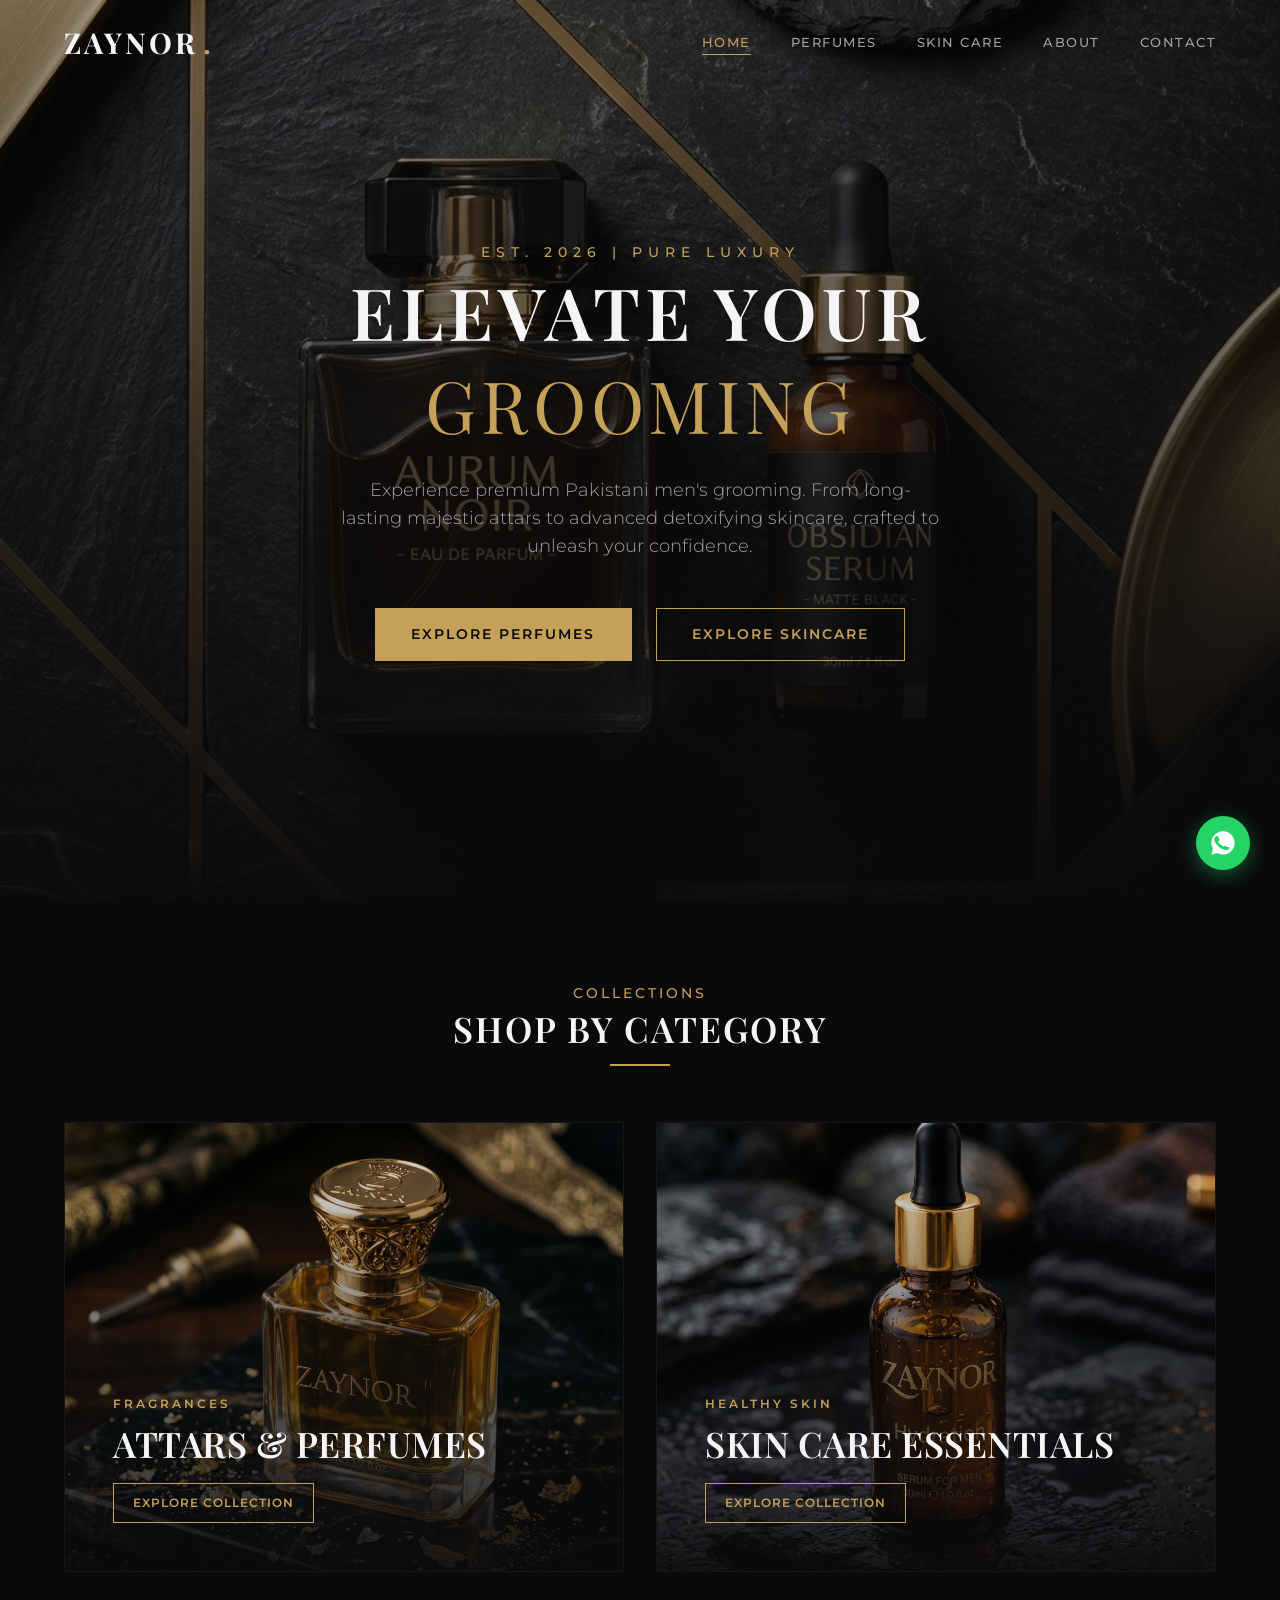
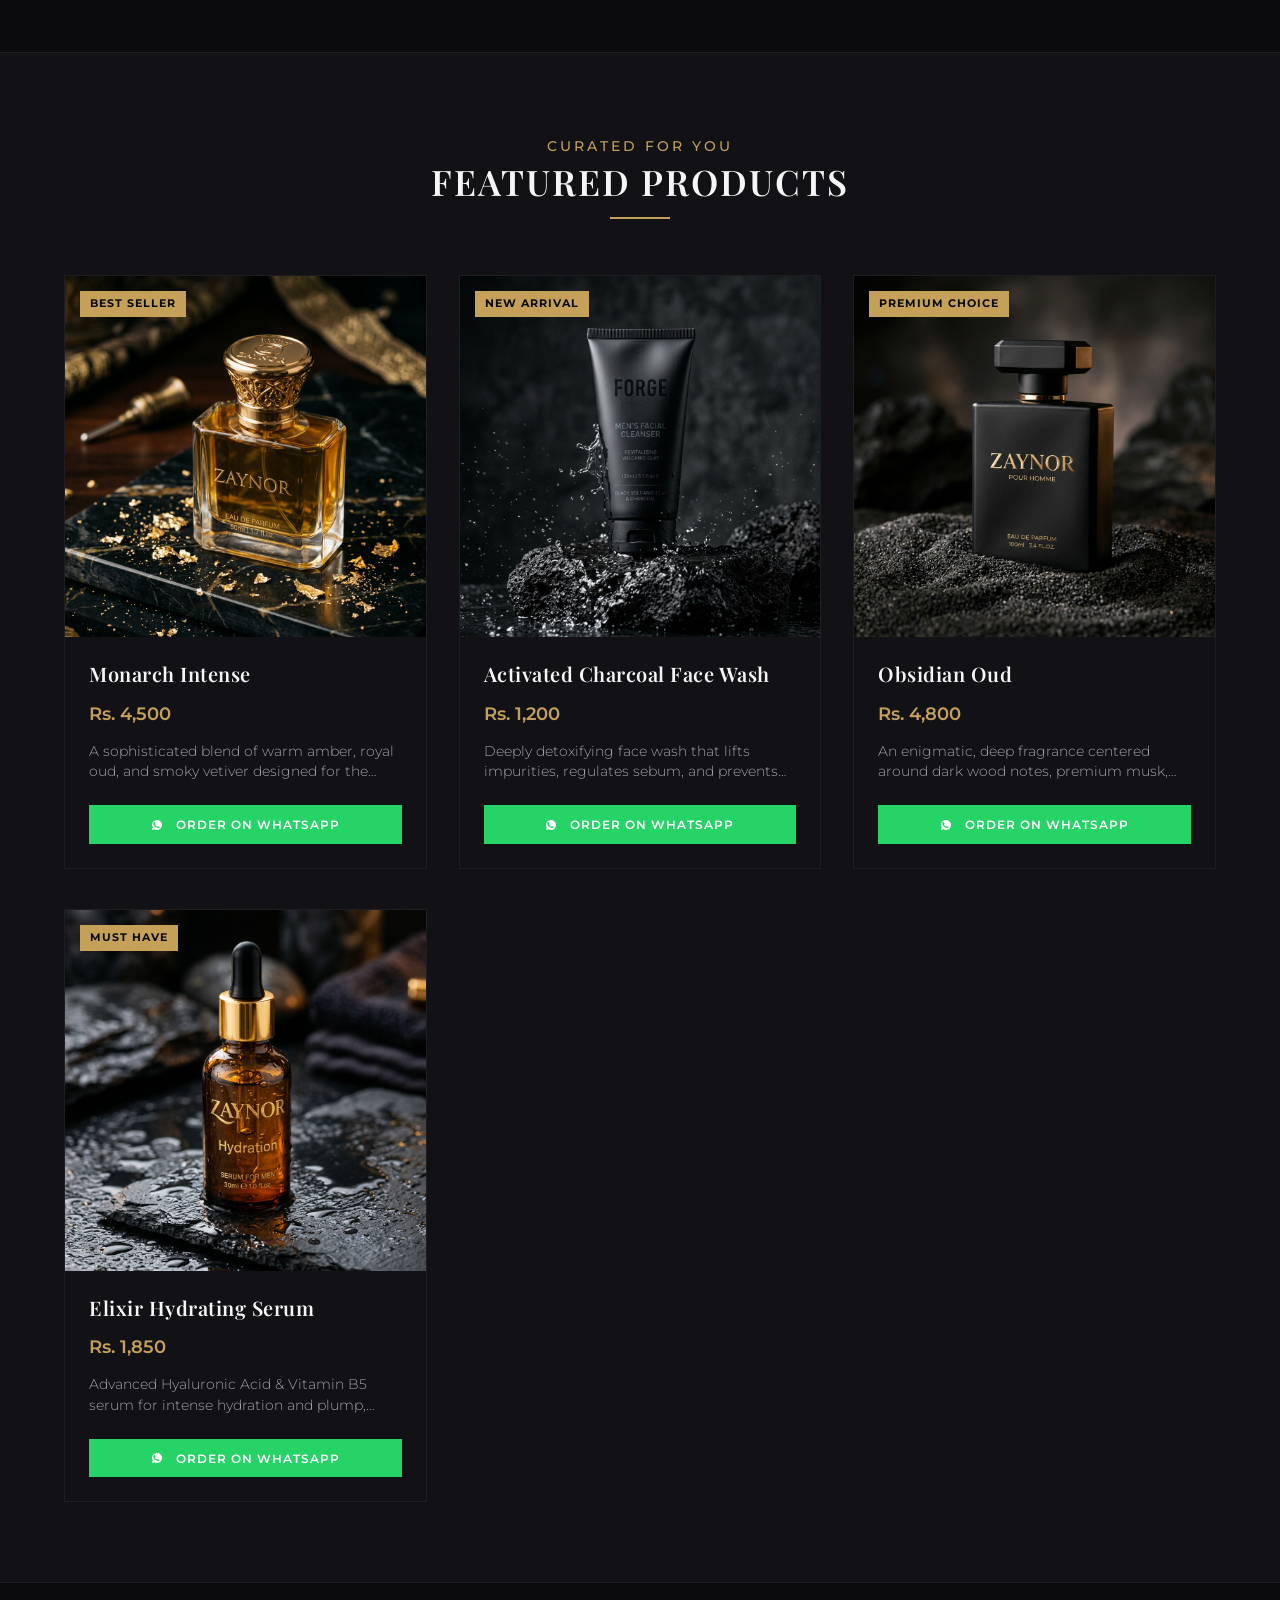
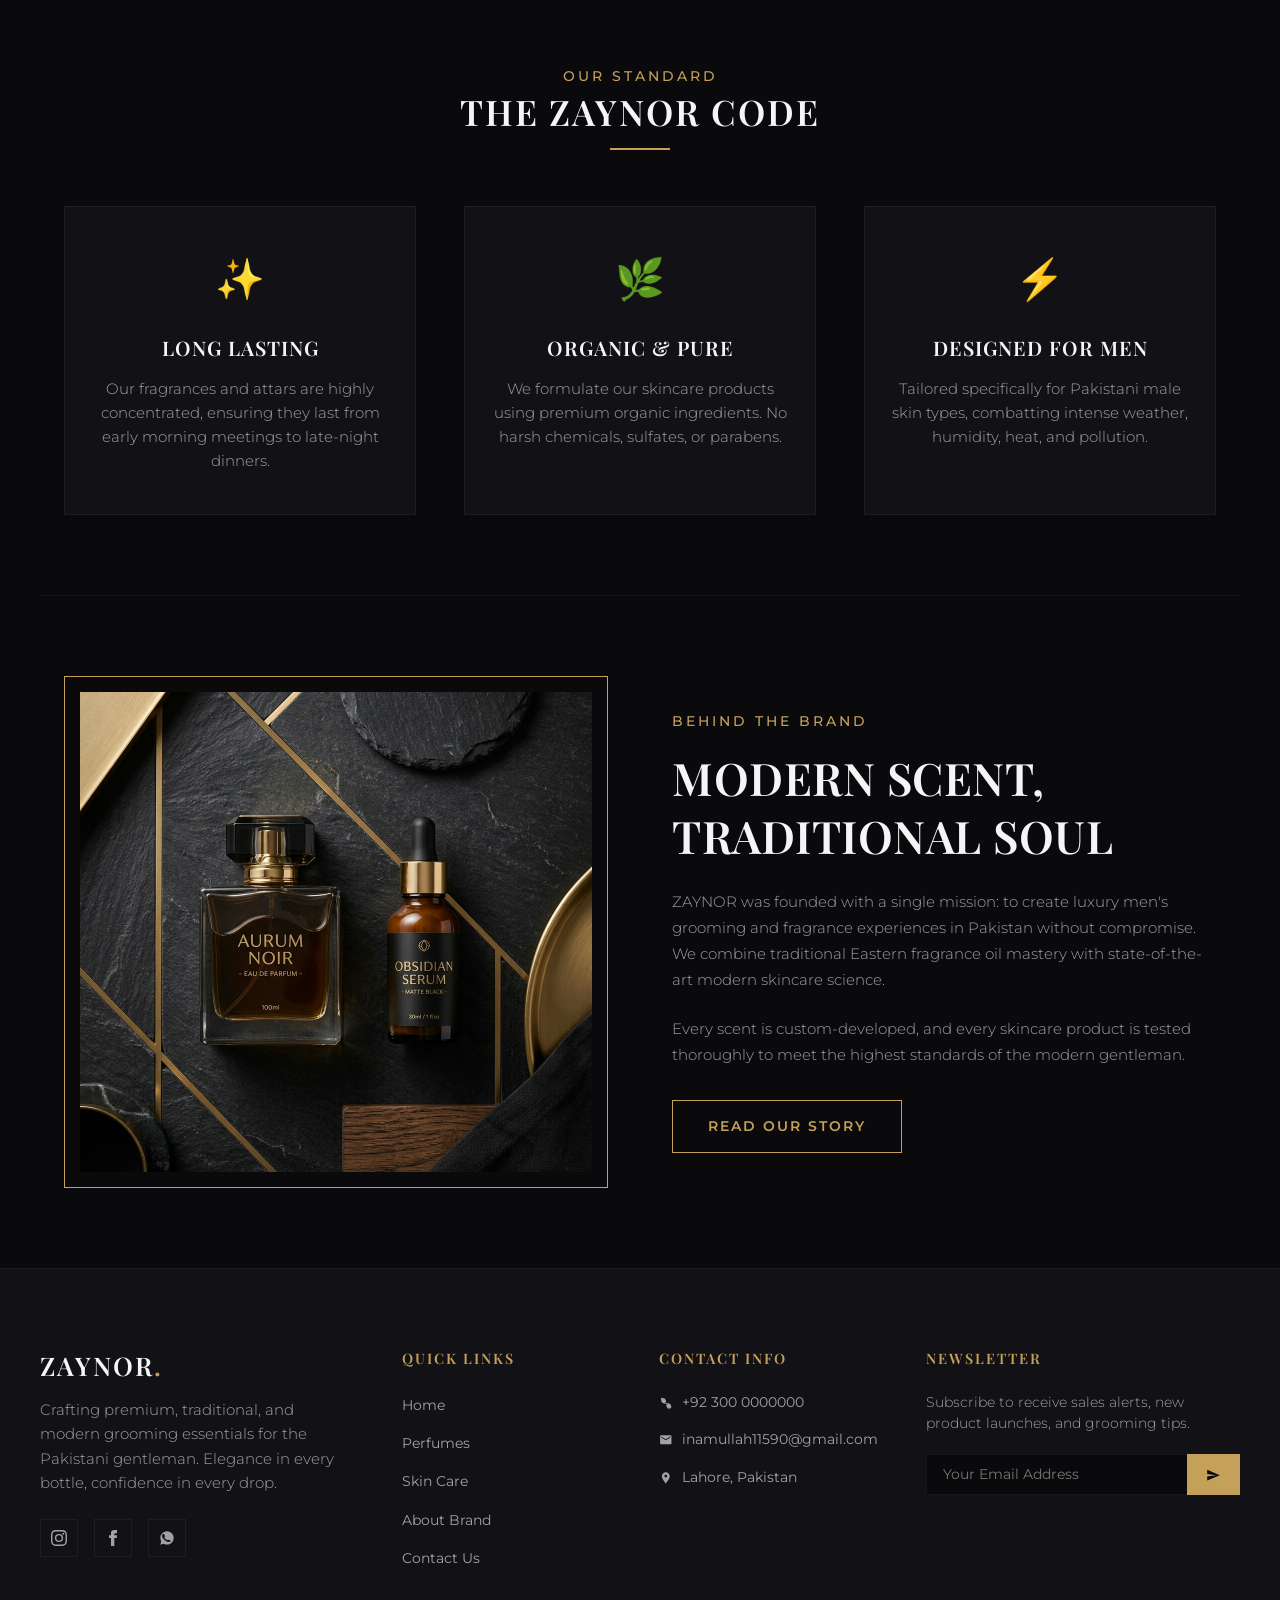
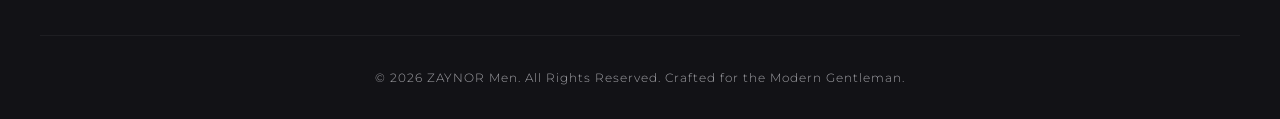
==== commit 53ae5cd8: "Added whatsapp Number & Email" ====
--- a/index.html
+++ b/index.html
@@ -138,7 +138,7 @@
                     <a href="#" aria-label="Facebook">
                         <svg class="icon" viewBox="0 0 24 24"><path d="M9 8h-3v4h3v12h5v-12h3.642l.358-4h-4v-1.667c0-.955.192-1.333 1.115-1.333h2.885v-5h-3.808c-3.596 0-5.192 1.583-5.192 4.615v3.385z"/></svg>
                     </a>
-                    <a href="https://wa.me/923000000000" target="_blank" aria-label="WhatsApp">
+                    <a href="https://wa.me/923084111590" target="_blank" aria-label="WhatsApp">
                         <svg class="icon" viewBox="0 0 24 24"><path d="M12.012 2c-5.506 0-9.989 4.478-9.99 9.984a9.96 9.96 0 001.333 4.993L2 22l5.13-1.347a9.96 9.96 0 004.887 1.28h.005c5.505 0 9.988-4.478 9.989-9.985 0-2.67-1.037-5.18-2.92-7.065A9.925 9.925 0 0012.012 2zm5.836 14.166c-.32.902-1.854 1.764-2.556 1.87-.62.093-1.428.167-3.953-.878-3.23-1.336-5.307-4.636-5.468-4.85-.162-.216-1.309-1.742-1.309-3.324 0-1.583.826-2.36 1.118-2.667.29-.307.64-.384.85-.384.214 0 .429.002.617.01.196.009.46-.073.722.56.268.647.915 2.233.996 2.395.08.162.133.35.026.565-.107.214-.16.347-.32.532-.162.185-.34.409-.485.55-.16.155-.328.324-.143.642.185.318.824 1.354 1.766 2.195 1.21 1.08 2.227 1.414 2.549 1.575.322.161.51.134.7-.082.19-.217.825-.96.105-1.285-.246-.108-.396-.188-1.578-.667-.322-.132-.538-.066-.7.13-.16.195-.627.785-.77 0-.142-.785-.286-1.547-.63-.162-.317-.324-.633-.143-.951z"/></svg>
                     </a>
                 </div>
@@ -158,11 +158,11 @@
                 <ul>
                     <li>
                         <svg class="icon" viewBox="0 0 24 24"><path d="M20 22.622l-3.521-.51c-.696-.11-1.31-.5-1.67-1.12l-1.92-3.32c-.52-.89-.17-2.03.77-2.48l1.43-.68c-.69-1.48-1.78-2.57-3.26-3.26l-.68 1.43c-.45.94-1.59 1.29-2.48.77l-3.32-1.92c-.62-.36-1.01-.97-1.12-1.67l-.51-3.52C3.12 4.14 4.14 3.12 5.38 3.32l3.52.51c.69.11 1.31.5 1.67 1.12l1.92 3.32c.52.89.17 2.03-.77 2.48l-1.43.68c.69 1.48 1.78 2.57 3.26 3.26l.68-1.43c.45-.94 1.59-1.29 2.48-.77l3.32 1.92c.62.36 1.01.97 1.12 1.67l.51 3.52c.2 1.24-.82 2.26-2.06 2.06z"/></svg>
-                        <a href="https://wa.me/923000000000" target="_blank">+92 300 0000000</a>
+                        <a href="https://wa.me/923084111590" target="_blank">+92 300 0000000</a>
                     </li>
                     <li>
                         <svg class="icon" viewBox="0 0 24 24"><path d="M20 4H4c-1.1 0-1.99.9-1.99 2L2 18c0 1.1.9 2 2 2h16c1.1 0 2-.9 2-2V6c0-1.1-.9-2-2-2zm0 4l-8 5-8-5V6l8 5 8-5v2z"/></svg>
-                        <a href="mailto:info@zaynor.com">info@zaynor.com</a>
+                        <a href="mailto:inamullah11590@gmail.com">inamullah11590@gmail.com</a>
                     </li>
                     <li>
                         <svg class="icon" viewBox="0 0 24 24"><path d="M12 2C8.13 2 5 5.13 5 9c0 5.25 7 13 7 13s7-7.75 7-13c0-3.87-3.13-7-7-7zm0 9.5c-1.38 0-2.5-1.12-2.5-2.5s1.12-2.5 2.5-2.5 2.5 1.12 2.5 2.5-1.12 2.5-2.5 2.5z"/></svg>
--- a/css/style.css
+++ b/css/style.css
@@ -264,12 +264,15 @@
     color: var(--gold-primary);
 }
 
+/* ── Desktop nav-menu: clean horizontal flex ────────────────────────────── */
 .nav-menu {
     display: flex;
     align-items: center;
     gap: 2.5rem;
-}
-
+    list-style: none;
+}
+
+/* Desktop nav link styles */
 .nav-link {
     font-family: var(--font-body);
     font-size: 0.8rem;
@@ -279,6 +282,7 @@
     color: var(--text-secondary);
     position: relative;
     padding: 5px 0;
+    transition: var(--transition-fast);
 }
 
 .nav-link:hover, .nav-link.active {
@@ -300,57 +304,208 @@
     width: 100%;
 }
 
+/* Hamburger — hidden on desktop */
 .nav-toggle {
     display: none;
+    flex-direction: column;
+    justify-content: center;
+    gap: 5px;
     background: none;
     border: none;
     cursor: pointer;
-    padding: 5px;
+    padding: 6px;
+    z-index: 1001;
+    position: relative;
 }
 
 .nav-toggle span {
     display: block;
-    width: 25px;
+    width: 24px;
     height: 2px;
     background-color: var(--text-primary);
-    margin: 5px 0;
+    border-radius: 2px;
     transition: var(--transition-fast);
 }
 
-/* Open Mobile Menu State */
-.nav-toggle.open span:nth-child(1) {
-    transform: rotate(45deg) translate(5px, 5px);
-}
-.nav-toggle.open span:nth-child(2) {
+/* Default: Mobile Drawer & Overlay are COMPLETELY HIDDEN on Desktop screens (>768px) */
+.mobile-drawer {
+    display: none !important;
+}
+
+.nav-overlay {
+    display: none !important;
+    position: fixed;
+    inset: 0;
+    background-color: rgba(0, 0, 0, 0.65);
+    backdrop-filter: blur(4px);
+    -webkit-backdrop-filter: blur(4px);
+    z-index: 998;
     opacity: 0;
-}
-.nav-toggle.open span:nth-child(3) {
-    transform: rotate(-45deg) translate(6px, -6px);
-}
-
+    transition: opacity 0.35s ease;
+}
+
+/* ==========================================================================
+   Mobile Nav Drawer  (only activated on ≤ 768 px)
+   ========================================================================== */
 @media (max-width: 768px) {
+
+    /* Show hamburger button on mobile only */
     .nav-toggle {
-        display: block;
-    }
-    
+        display: flex !important;
+    }
+
+    /* Hide desktop nav links on mobile — the drawer handles them */
     .nav-menu {
+        display: none !important;
+    }
+
+    /* Show overlay on mobile when active */
+    .nav-overlay.active {
+        display: block !important;
+        opacity: 1;
+    }
+
+    /* ── Drawer panel ─────────────────────────────────────────────────────── */
+    .mobile-drawer {
+        display: flex !important;
         position: fixed;
         top: 0;
-        right: -100%;
+        right: -110%;
         height: 100vh;
-        width: 75%;
+        width: 80%;
         max-width: 320px;
-        background-color: var(--bg-secondary);
+        background-color: #0d0d10;
         flex-direction: column;
+        border-left: 1px solid var(--gold-primary);
+        box-shadow: -15px 0 50px rgba(0, 0, 0, 0.85);
+        transition: right 0.42s cubic-bezier(0.4, 0, 0.2, 1);
+        z-index: 999;
+        overflow: hidden;
+    }
+
+    .mobile-drawer.open {
+        right: 0;
+    }
+
+    /* ── Drawer header: ZAYNOR logo + × close ─────────────────────────────── */
+    .drawer-header {
+        display: flex;
+        align-items: center;
+        justify-content: space-between;
+        padding: 1.4rem 1.8rem;
+        border-bottom: 1px solid rgba(197, 160, 89, 0.15);
+        flex-shrink: 0;
+    }
+
+    .drawer-brand {
+        font-family: var(--font-heading);
+        font-size: 1.5rem;
+        font-weight: 700;
+        letter-spacing: 3px;
+        color: var(--text-primary);
+    }
+
+    .drawer-brand span {
+        color: var(--gold-primary);
+    }
+
+    /* × close button */
+    .drawer-close {
+        background: none;
+        border: 1px solid rgba(197, 160, 89, 0.3);
+        color: var(--text-secondary);
+        cursor: pointer;
+        width: 36px;
+        height: 36px;
+        display: flex;
+        align-items: center;
         justify-content: center;
-        gap: 2.5rem;
-        box-shadow: -10px 0 30px rgba(0,0,0,0.5);
-        transition: var(--transition-normal);
-        z-index: 999;
-    }
-    
-    .nav-menu.open {
-        right: 0;
+        transition: var(--transition-fast);
+        flex-shrink: 0;
+        border-radius: 2px;
+    }
+
+    .drawer-close:hover {
+        color: var(--gold-primary);
+        border-color: var(--gold-primary);
+        background-color: rgba(197, 160, 89, 0.08);
+    }
+
+    /* ── Drawer nav links ─────────────────────────────────────────────────── */
+    .drawer-links {
+        flex: 1;
+        overflow-y: auto;
+        padding: 0.8rem 0;
+        list-style: none;
+    }
+
+    .drawer-links li a {
+        display: flex;
+        align-items: center;
+        gap: 10px;
+        padding: 1rem 2rem;
+        font-family: var(--font-body);
+        font-size: 0.85rem;
+        font-weight: 500;
+        text-transform: uppercase;
+        letter-spacing: 2.5px;
+        color: var(--text-secondary);
+        border-bottom: 1px solid rgba(255, 255, 255, 0.04);
+        transition: var(--transition-fast);
+    }
+
+    .drawer-links li a::before {
+        content: '';
+        display: inline-block;
+        width: 0;
+        height: 1px;
+        background-color: var(--gold-primary);
+        transition: width 0.28s ease;
+        flex-shrink: 0;
+    }
+
+    .drawer-links li a:hover,
+    .drawer-links li a.active {
+        color: var(--gold-primary);
+        background-color: rgba(197, 160, 89, 0.05);
+        padding-left: 2.4rem;
+    }
+
+    .drawer-links li a:hover::before,
+    .drawer-links li a.active::before {
+        width: 14px;
+    }
+
+    /* ── Drawer footer: WhatsApp contact ──────────────────────────────────── */
+    .drawer-footer {
+        padding: 1.4rem 2rem;
+        border-top: 1px solid rgba(197, 160, 89, 0.12);
+        flex-shrink: 0;
+    }
+
+    .drawer-footer p {
+        font-size: 0.72rem;
+        color: var(--text-secondary);
+        letter-spacing: 1px;
+        opacity: 0.55;
+        margin-bottom: 0.6rem;
+    }
+
+    .drawer-wa-link {
+        display: inline-flex;
+        align-items: center;
+        gap: 8px;
+        color: #25d366;
+        font-size: 0.8rem;
+        font-weight: 600;
+        letter-spacing: 1px;
+    }
+
+    .drawer-wa-link svg {
+        width: 17px;
+        height: 17px;
+        fill: #25d366;
+        flex-shrink: 0;
     }
 }
 
@@ -1229,3 +1384,164 @@
     font-size: 0.85rem;
     font-weight: 500;
 }
+
+/* ==========================================================================
+   Scroll To Top Button
+   ========================================================================== */
+.scroll-top {
+    position: fixed;
+    bottom: 90px;
+    right: 30px;
+    width: 44px;
+    height: 44px;
+    background-color: var(--gold-primary);
+    color: var(--text-dark);
+    border: none;
+    cursor: pointer;
+    display: flex;
+    align-items: center;
+    justify-content: center;
+    font-size: 1.1rem;
+    z-index: 1500;
+    opacity: 0;
+    transform: translateY(20px);
+    transition: var(--transition-normal);
+    pointer-events: none;
+}
+
+.scroll-top.visible {
+    opacity: 1;
+    transform: translateY(0);
+    pointer-events: all;
+}
+
+.scroll-top:hover {
+    background-color: var(--gold-accent);
+    transform: translateY(-3px);
+}
+
+/* ==========================================================================
+   Floating WhatsApp CTA Button (Desktop & Mobile)
+   ========================================================================== */
+.whatsapp-float {
+    position: fixed;
+    bottom: 30px;
+    right: 30px;
+    z-index: 1500;
+    width: 54px;
+    height: 54px;
+    background-color: #25d366;
+    border-radius: 50%;
+    display: flex;
+    align-items: center;
+    justify-content: center;
+    box-shadow: 0 5px 20px rgba(37, 211, 102, 0.4);
+    transition: var(--transition-normal);
+    animation: pulse-whatsapp 2s infinite 3s;
+}
+
+.whatsapp-float svg {
+    width: 28px;
+    height: 28px;
+    fill: #fff;
+}
+
+.whatsapp-float:hover {
+    background-color: #20ba5a;
+    transform: scale(1.1);
+    box-shadow: 0 8px 28px rgba(37, 211, 102, 0.5);
+}
+
+@media (max-width: 768px) {
+    .whatsapp-float {
+        bottom: 24px;
+        right: 20px;
+        width: 50px;
+        height: 50px;
+    }
+    .whatsapp-float svg {
+        width: 25px;
+        height: 25px;
+    }
+    .scroll-top {
+        bottom: 86px;
+        right: 20px;
+    }
+}
+
+@keyframes pulse-whatsapp {
+    0%   { box-shadow: 0 5px 20px rgba(37,211,102,0.4); }
+    50%  { box-shadow: 0 5px 30px rgba(37,211,102,0.65), 0 0 0 10px rgba(37,211,102,0.08); }
+    100% { box-shadow: 0 5px 20px rgba(37,211,102,0.4); }
+}
+
+/* ==========================================================================
+   Gold Divider Ornament
+   ========================================================================== */
+.divider-ornament {
+    text-align: center;
+    margin: 0 auto 3rem;
+    display: flex;
+    align-items: center;
+    gap: 1rem;
+    max-width: 300px;
+}
+
+.divider-ornament::before,
+.divider-ornament::after {
+    content: '';
+    flex: 1;
+    height: 1px;
+    background: linear-gradient(90deg, transparent, var(--gold-primary), transparent);
+}
+
+.divider-ornament span {
+    color: var(--gold-primary);
+    font-size: 1rem;
+}
+
+/* ==========================================================================
+   Shimmer / Skeleton Loading
+   ========================================================================== */
+@keyframes shimmer {
+    0%   { background-position: -200% 0; }
+    100% { background-position: 200% 0; }
+}
+
+.skeleton {
+    background: linear-gradient(90deg, var(--bg-secondary) 25%, var(--bg-tertiary) 50%, var(--bg-secondary) 75%);
+    background-size: 200% 100%;
+    animation: shimmer 1.5s infinite;
+}
+
+/* ==========================================================================
+   Utility Classes
+   ========================================================================== */
+.text-gold { color: var(--gold-primary); }
+.text-center { text-align: center; }
+.mt-1 { margin-top: 1rem; }
+.mt-2 { margin-top: 2rem; }
+.mb-1 { margin-bottom: 1rem; }
+.mb-2 { margin-bottom: 2rem; }
+.hidden { display: none !important; }
+
+/* ==========================================================================
+   Page Fade-In Entry Animation
+   ========================================================================== */
+@keyframes pageFadeIn {
+    from { opacity: 0; transform: translateY(8px); }
+    to   { opacity: 1; transform: translateY(0); }
+}
+
+main, .page-header {
+    animation: pageFadeIn 0.6s ease-out forwards;
+}
+
+/* ==========================================================================
+   Focus Visible Accessibility Outlines
+   ========================================================================== */
+:focus-visible {
+    outline: 2px solid var(--gold-primary);
+    outline-offset: 3px;
+}
+
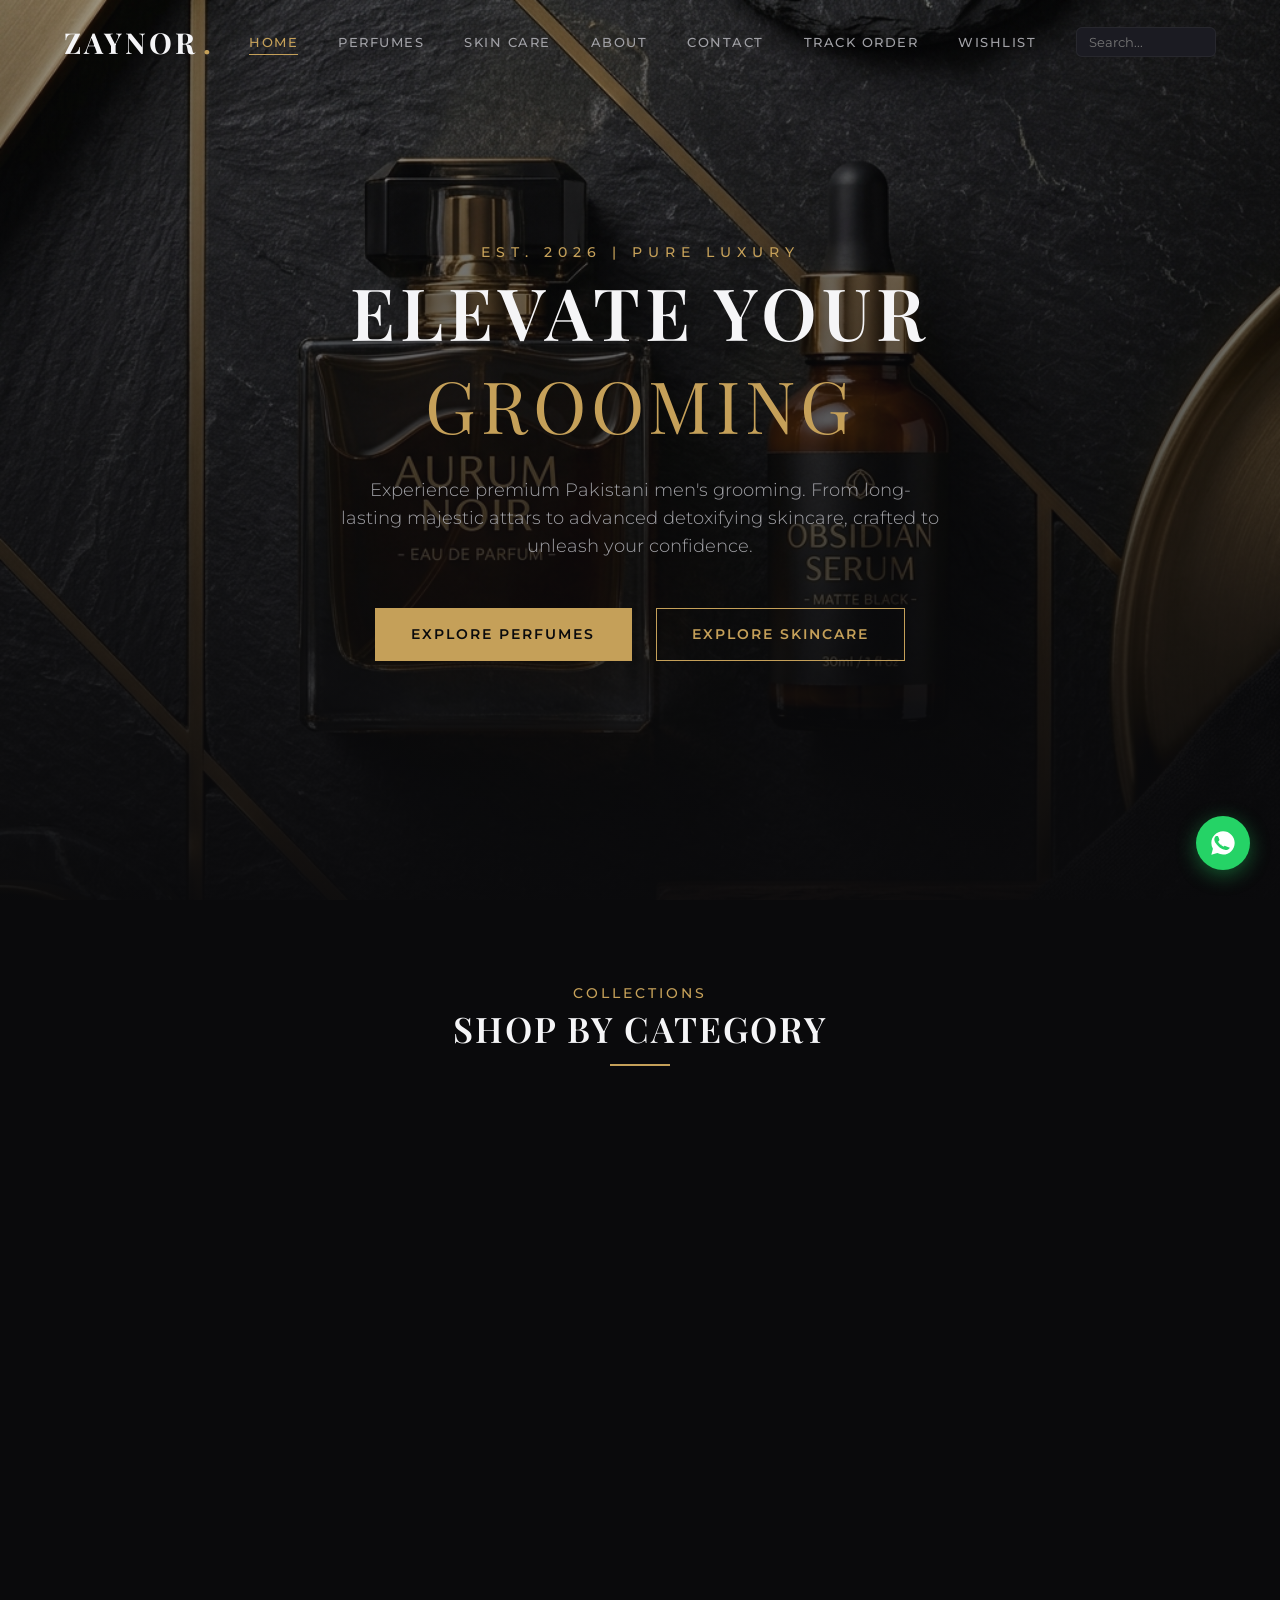
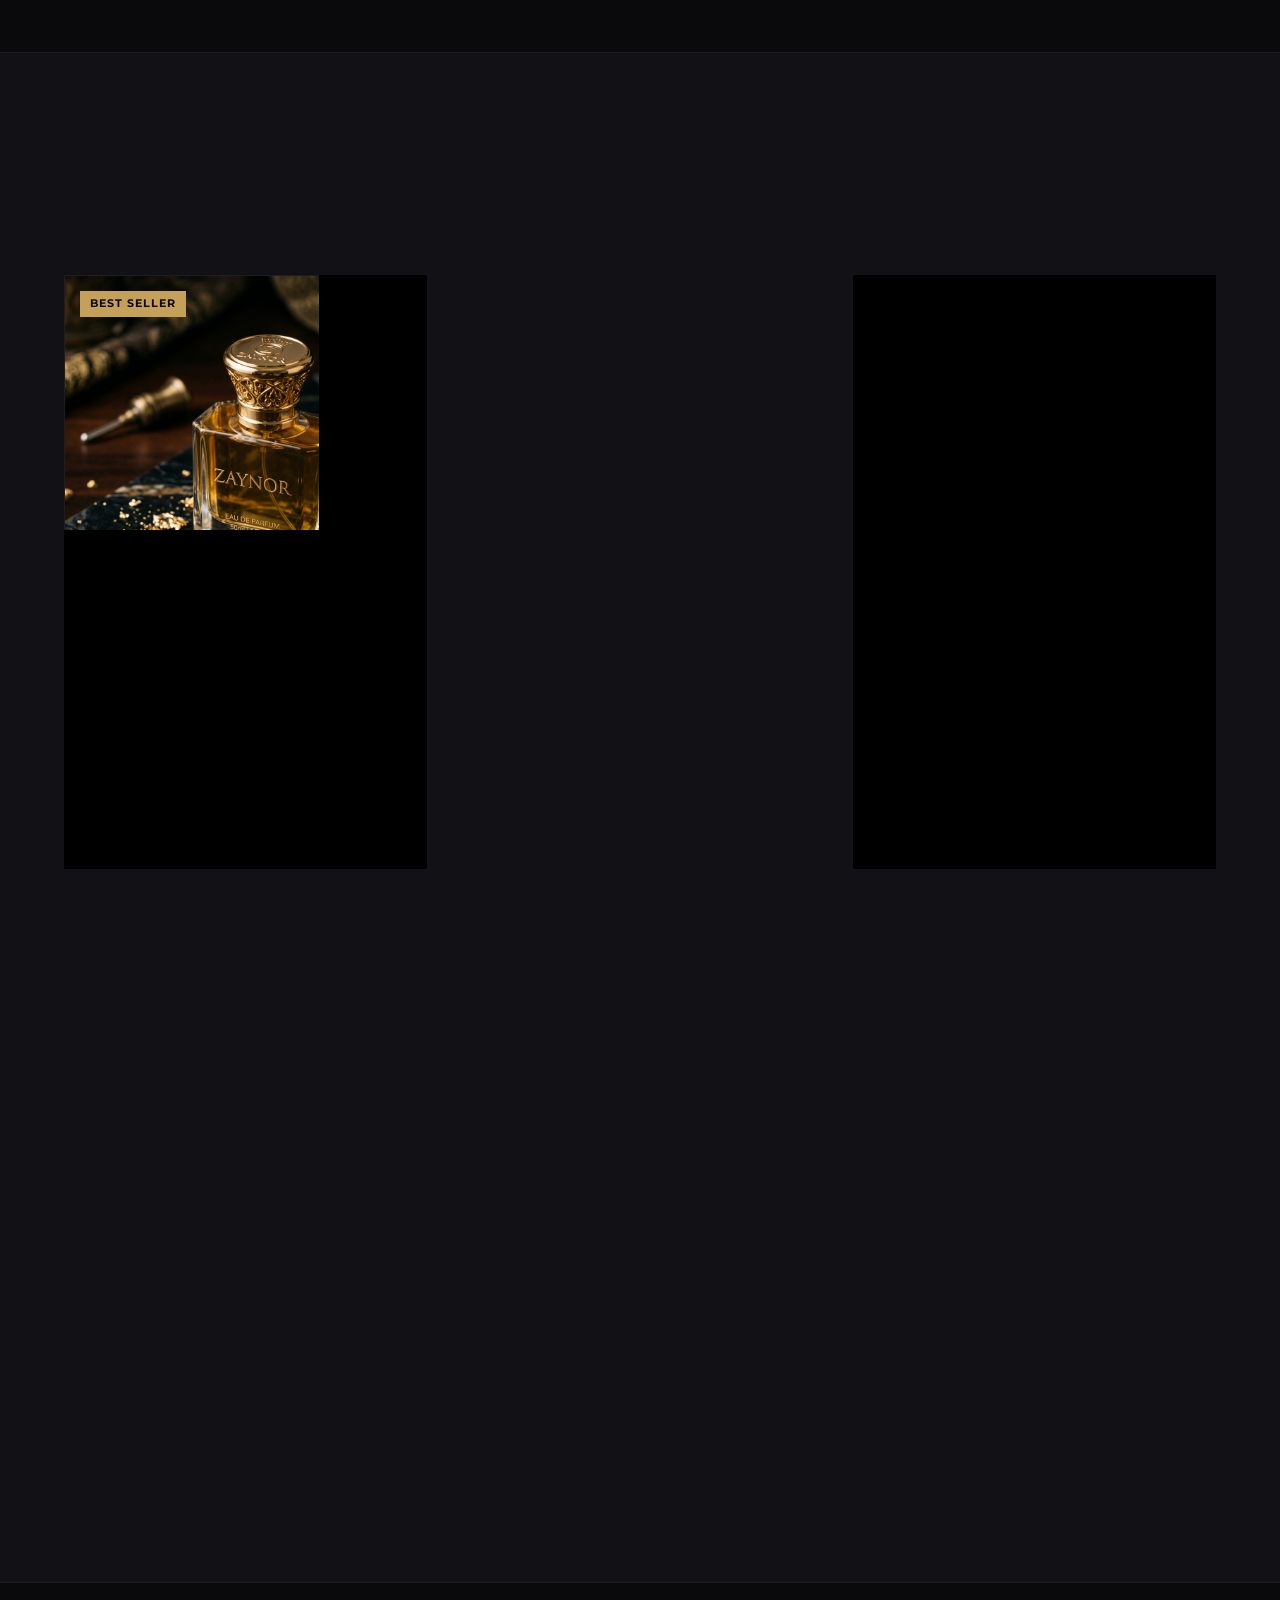
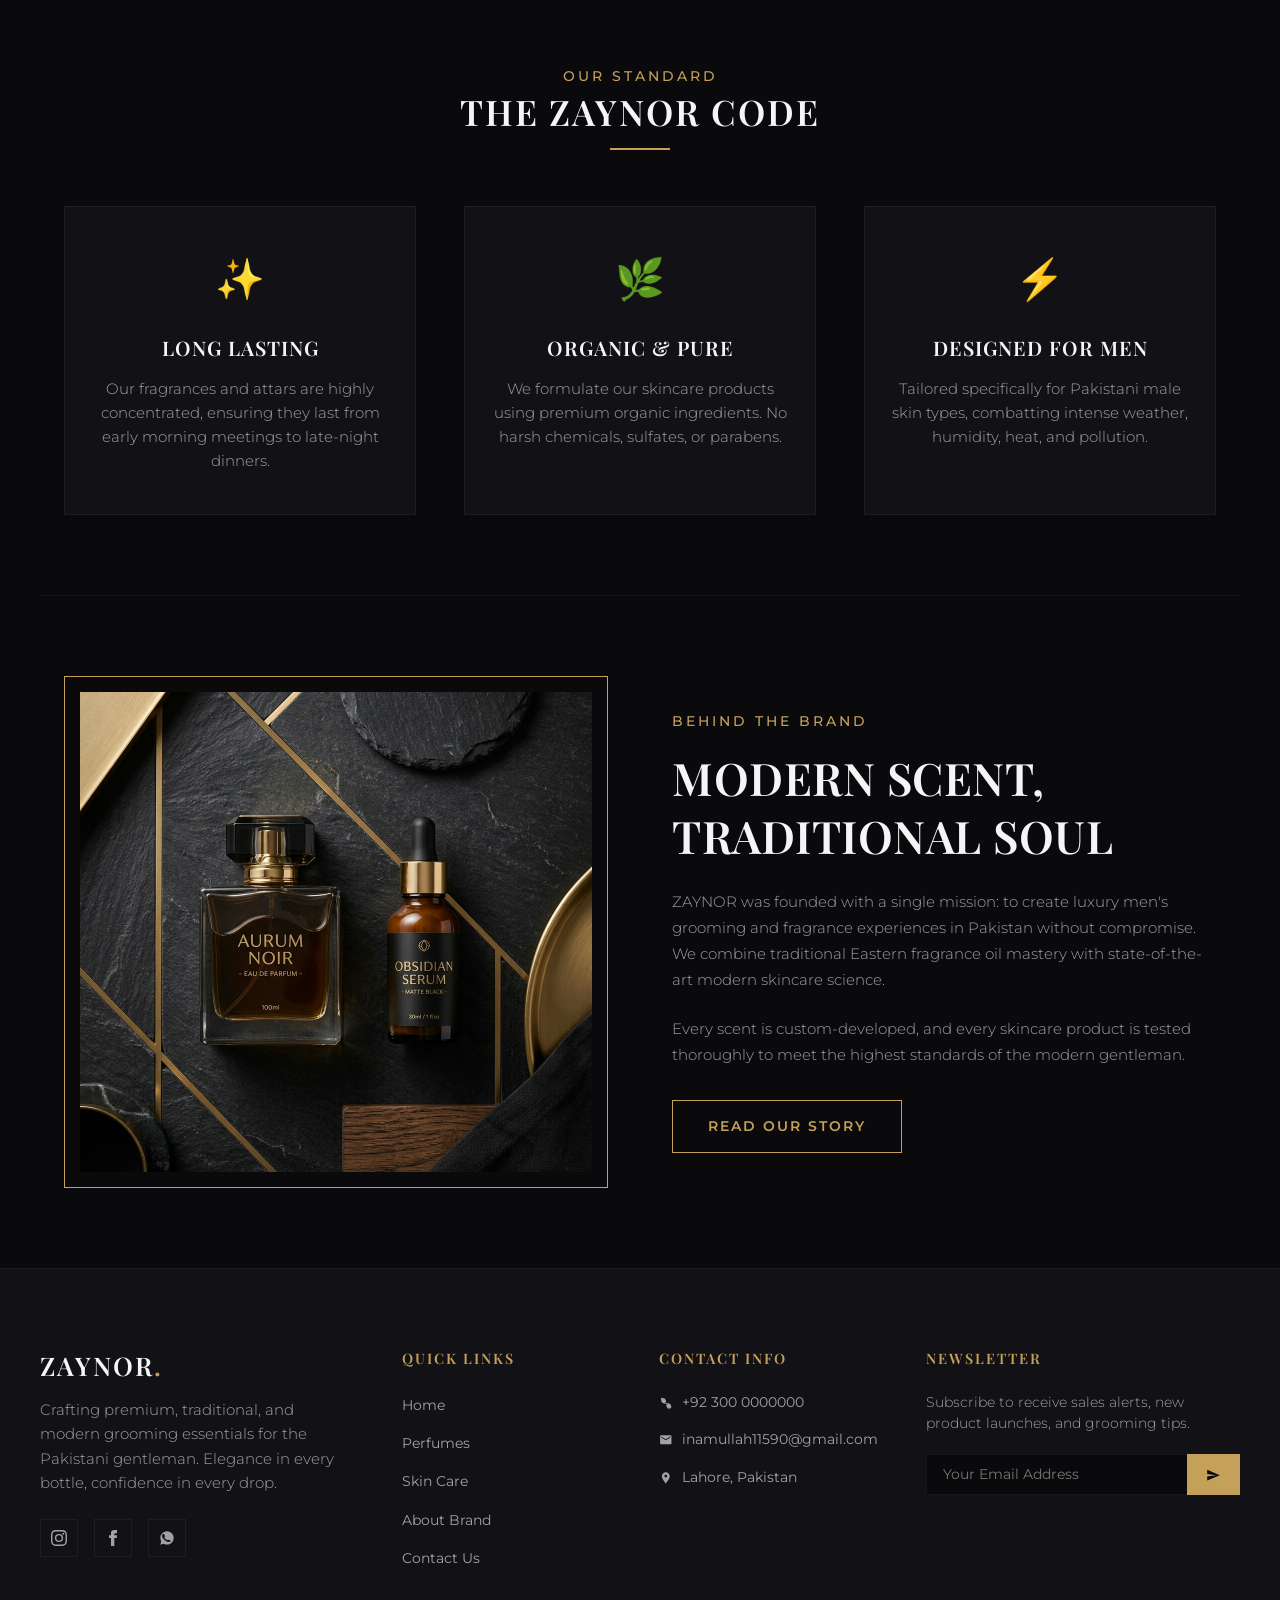
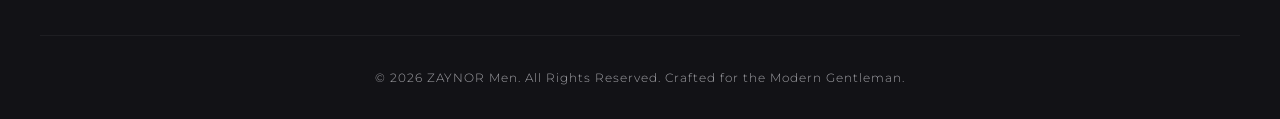
==== commit 6d9af2e9: "add backend to zaynor website" ====
--- a/index.html
+++ b/index.html
@@ -28,6 +28,13 @@
                 <li><a href="skincare.html" class="nav-link">Skin Care</a></li>
                 <li><a href="about.html" class="nav-link">About</a></li>
                 <li><a href="contact.html" class="nav-link">Contact</a></li>
+                <li><a href="tracking.html" class="nav-link">Track Order</a></li>
+                <li><a href="wishlist.html" class="nav-link">Wishlist</a></li>
+                <li>
+                    <form class="nav-search" action="search.html" method="get" style="display:inline;">
+                        <input type="text" name="q" placeholder="Search..." aria-label="Search products" style="background:var(--bg-tertiary);border:1px solid var(--border-light);border-radius:6px;padding:0.4rem 0.75rem;color:var(--text-primary);font-family:var(--font-body);font-size:0.8rem;width:140px;">
+                    </form>
+                </li>
             </ul>
         </nav>
     </header>
@@ -138,7 +145,7 @@
                     <a href="#" aria-label="Facebook">
                         <svg class="icon" viewBox="0 0 24 24"><path d="M9 8h-3v4h3v12h5v-12h3.642l.358-4h-4v-1.667c0-.955.192-1.333 1.115-1.333h2.885v-5h-3.808c-3.596 0-5.192 1.583-5.192 4.615v3.385z"/></svg>
                     </a>
-                    <a href="https://wa.me/923084111590" target="_blank" aria-label="WhatsApp">
+                    <a href="https://wa.me/923185868241" target="_blank" aria-label="WhatsApp">
                         <svg class="icon" viewBox="0 0 24 24"><path d="M12.012 2c-5.506 0-9.989 4.478-9.99 9.984a9.96 9.96 0 001.333 4.993L2 22l5.13-1.347a9.96 9.96 0 004.887 1.28h.005c5.505 0 9.988-4.478 9.989-9.985 0-2.67-1.037-5.18-2.92-7.065A9.925 9.925 0 0012.012 2zm5.836 14.166c-.32.902-1.854 1.764-2.556 1.87-.62.093-1.428.167-3.953-.878-3.23-1.336-5.307-4.636-5.468-4.85-.162-.216-1.309-1.742-1.309-3.324 0-1.583.826-2.36 1.118-2.667.29-.307.64-.384.85-.384.214 0 .429.002.617.01.196.009.46-.073.722.56.268.647.915 2.233.996 2.395.08.162.133.35.026.565-.107.214-.16.347-.32.532-.162.185-.34.409-.485.55-.16.155-.328.324-.143.642.185.318.824 1.354 1.766 2.195 1.21 1.08 2.227 1.414 2.549 1.575.322.161.51.134.7-.082.19-.217.825-.96.105-1.285-.246-.108-.396-.188-1.578-.667-.322-.132-.538-.066-.7.13-.16.195-.627.785-.77 0-.142-.785-.286-1.547-.63-.162-.317-.324-.633-.143-.951z"/></svg>
                     </a>
                 </div>
@@ -158,7 +165,7 @@
                 <ul>
                     <li>
                         <svg class="icon" viewBox="0 0 24 24"><path d="M20 22.622l-3.521-.51c-.696-.11-1.31-.5-1.67-1.12l-1.92-3.32c-.52-.89-.17-2.03.77-2.48l1.43-.68c-.69-1.48-1.78-2.57-3.26-3.26l-.68 1.43c-.45.94-1.59 1.29-2.48.77l-3.32-1.92c-.62-.36-1.01-.97-1.12-1.67l-.51-3.52C3.12 4.14 4.14 3.12 5.38 3.32l3.52.51c.69.11 1.31.5 1.67 1.12l1.92 3.32c.52.89.17 2.03-.77 2.48l-1.43.68c.69 1.48 1.78 2.57 3.26 3.26l.68-1.43c.45-.94 1.59-1.29 2.48-.77l3.32 1.92c.62.36 1.01.97 1.12 1.67l.51 3.52c.2 1.24-.82 2.26-2.06 2.06z"/></svg>
-                        <a href="https://wa.me/923084111590" target="_blank">+92 300 0000000</a>
+                        <a href="https://wa.me/923185868241" target="_blank">+92 300 0000000</a>
                     </li>
                     <li>
                         <svg class="icon" viewBox="0 0 24 24"><path d="M20 4H4c-1.1 0-1.99.9-1.99 2L2 18c0 1.1.9 2 2 2h16c1.1 0 2-.9 2-2V6c0-1.1-.9-2-2-2zm0 4l-8 5-8-5V6l8 5 8-5v2z"/></svg>
--- a/css/style.css
+++ b/css/style.css
@@ -1545,3 +1545,35 @@
     outline-offset: 3px;
 }
 
+/* ==========================================================================
+   Wishlist Heart Button (on product cards)
+   ========================================================================== */
+.wishlist-heart {
+    position: absolute;
+    top: 12px;
+    right: 12px;
+    width: 36px;
+    height: 36px;
+    border-radius: 50%;
+    background: rgba(0, 0, 0, 0.45);
+    border: none;
+    color: #fff;
+    font-size: 1.2rem;
+    cursor: pointer;
+    display: flex;
+    align-items: center;
+    justify-content: center;
+    z-index: 5;
+    transition: background var(--transition-fast), transform var(--transition-fast);
+    line-height: 1;
+    padding: 0;
+}
+.wishlist-heart:hover {
+    background: rgba(0, 0, 0, 0.7);
+    transform: scale(1.15);
+}
+.wishlist-heart.active {
+    color: #e74c3c;
+    background: rgba(255, 255, 255, 0.9);
+}
+
